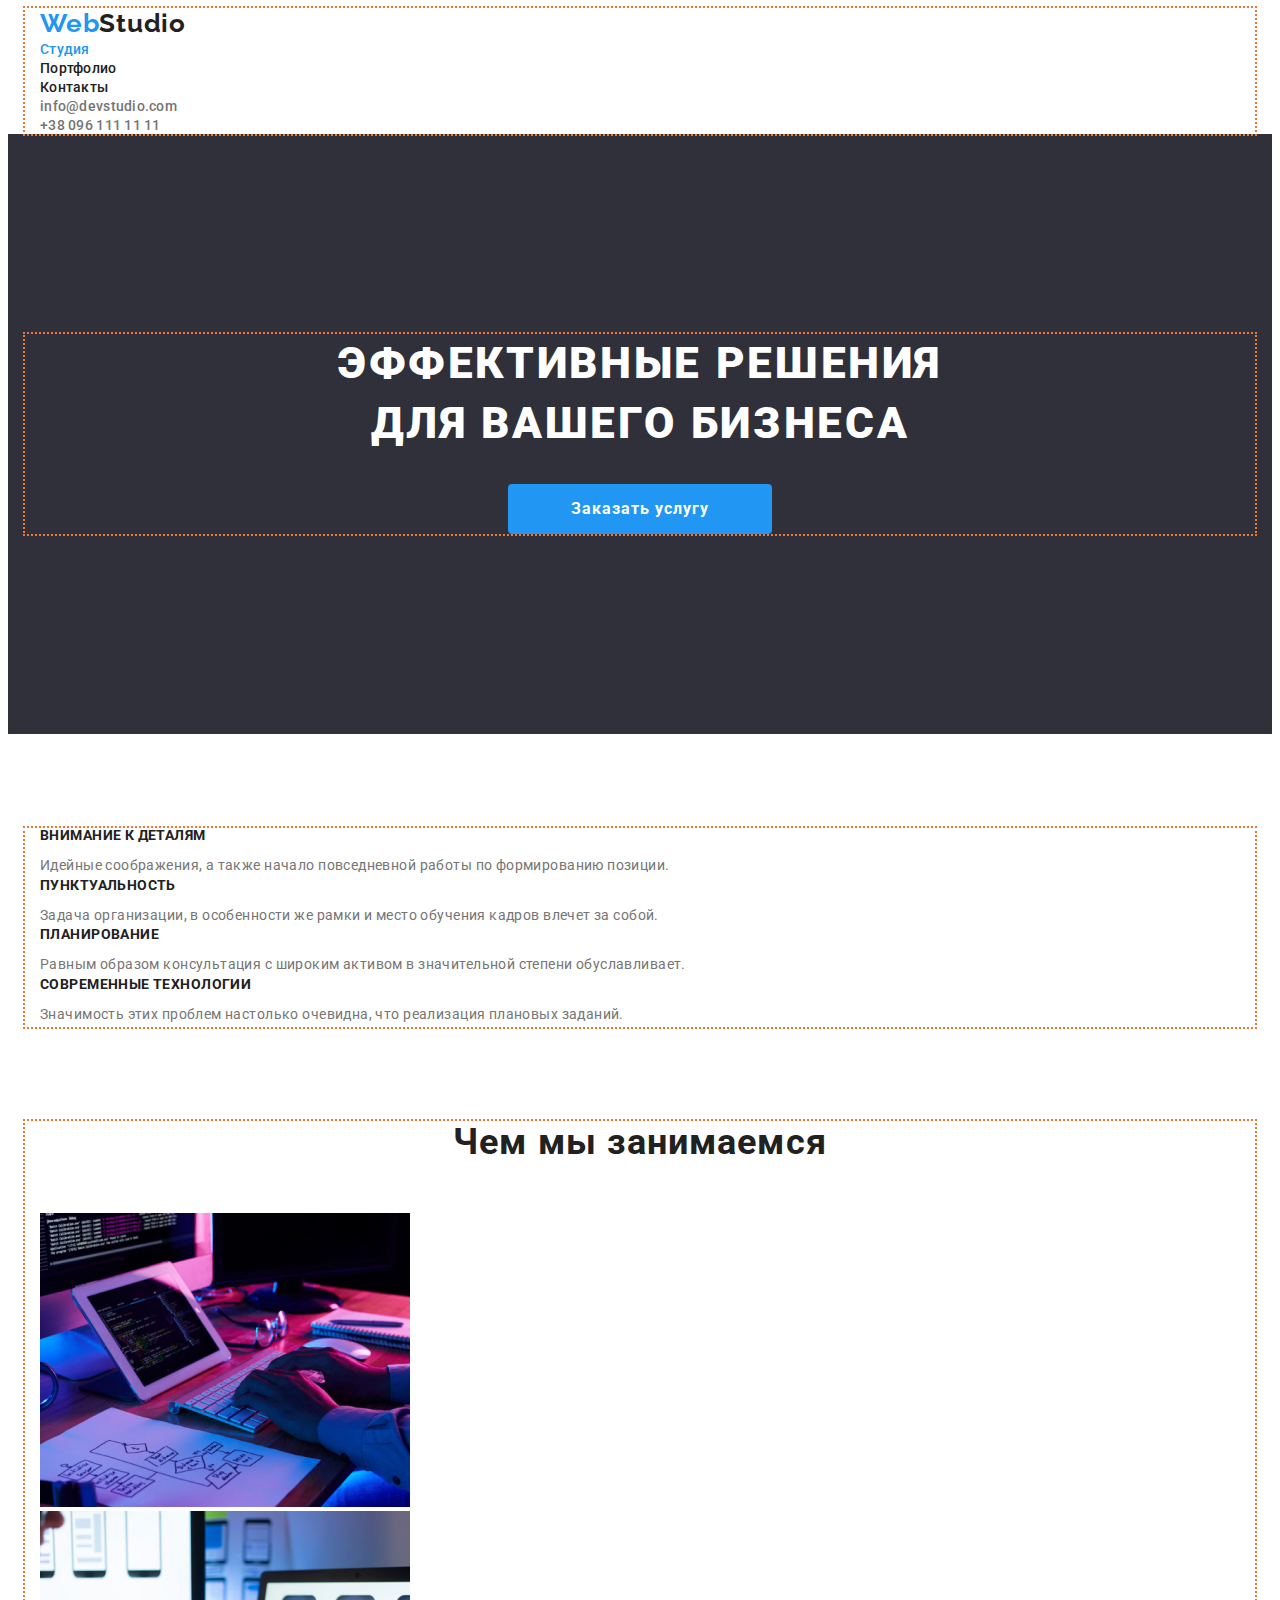
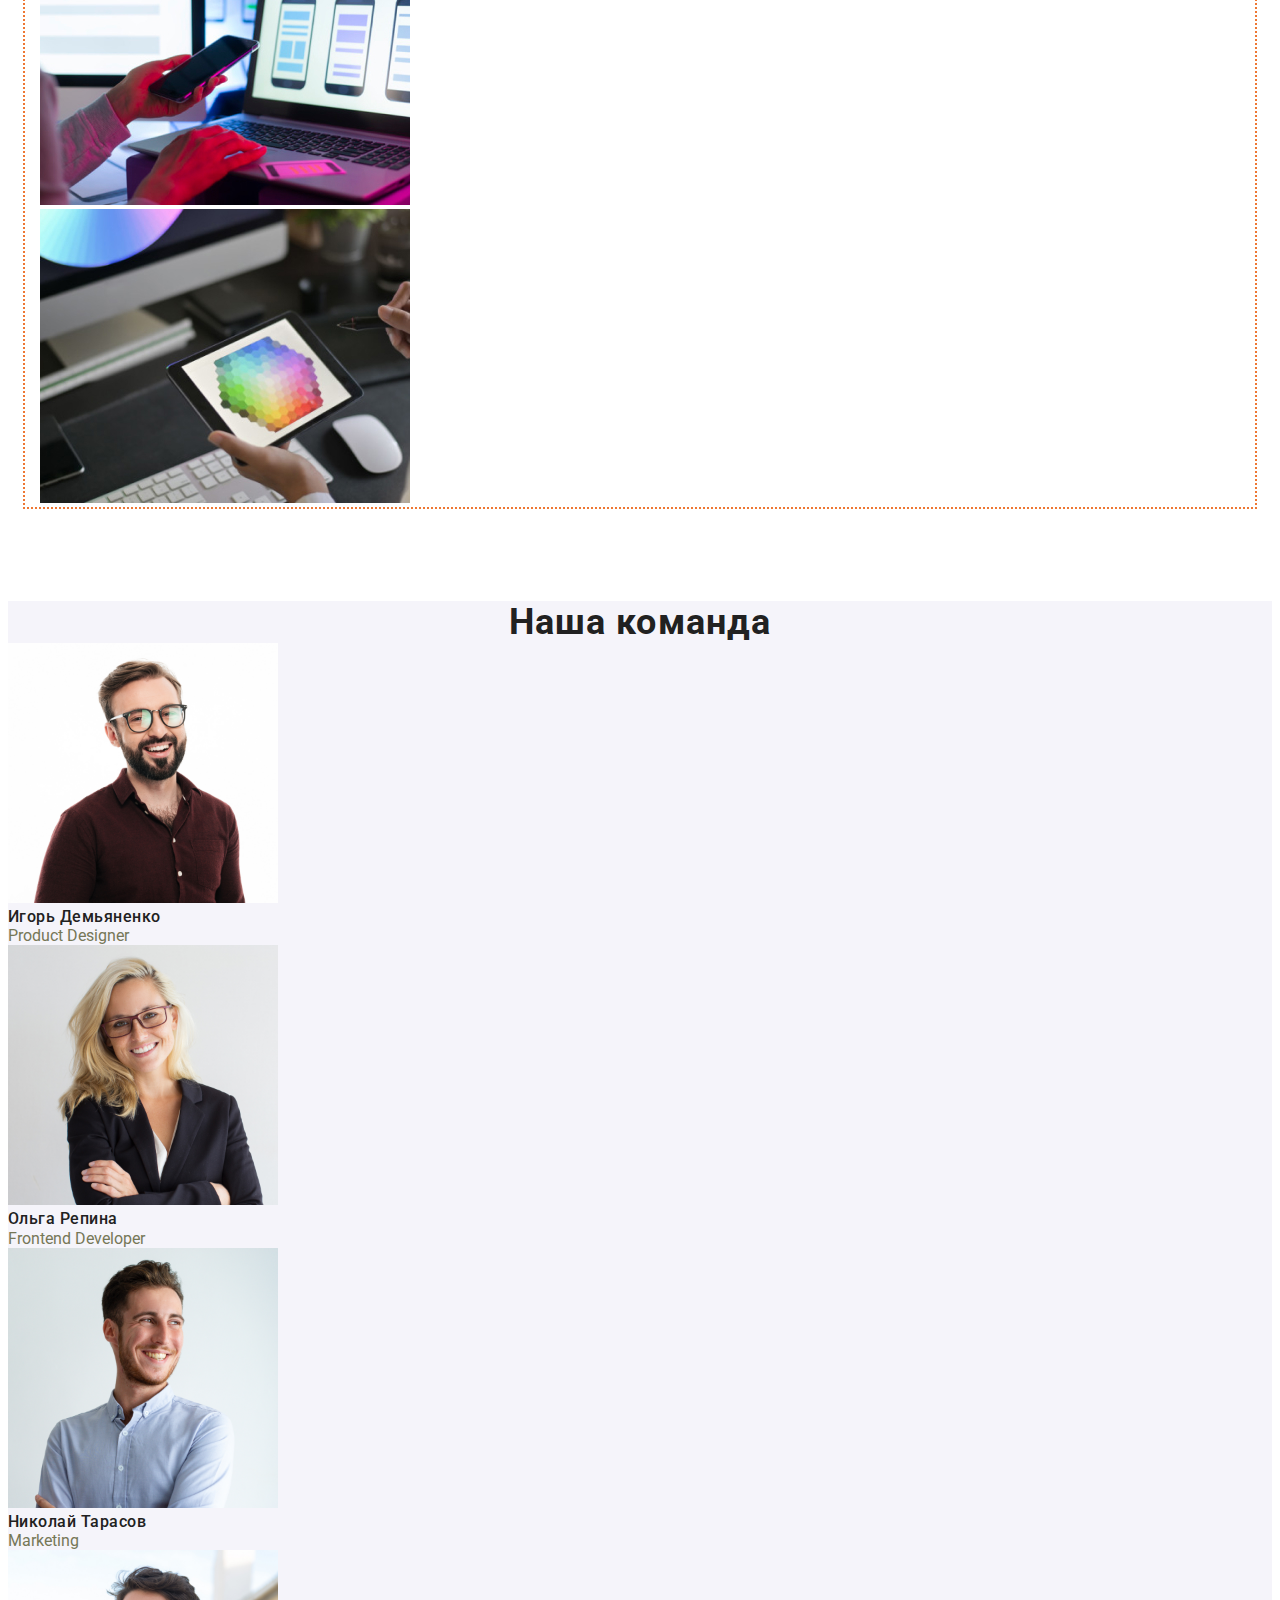
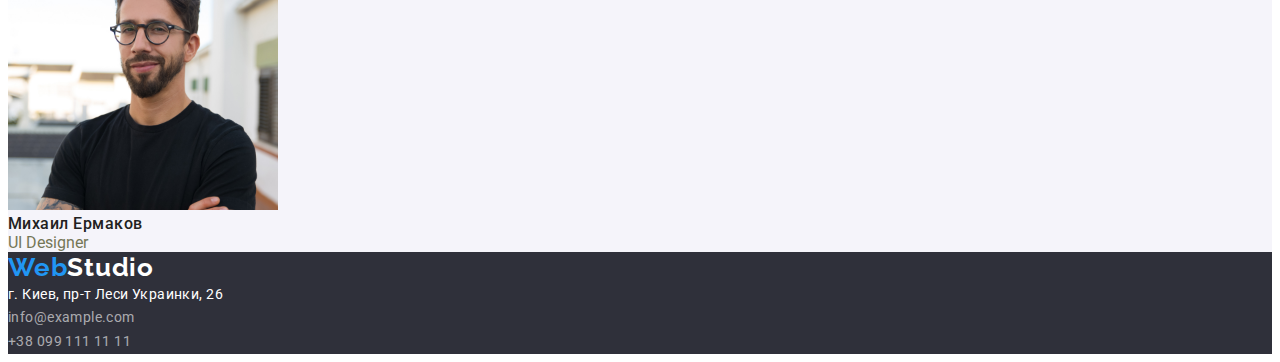
==== index.html @ 47ac6558 "добавляет контейнер, отступы и поля для activity" ====
<!DOCTYPE html>
<html lang="ru">
  <head>
    <meta charset="UTF-8" />
    <meta http-equiv="X-UA-Compatible" content="IE=edge" />
    <meta name="viewport" content="width=device-width, initial-scale=1.0" />
    <title>WebStudio</title>
    <link rel="preconnect" href="https://fonts.googleapis.com" />
    <link rel="preconnect" href="https://fonts.gstatic.com" crossorigin />
    <link
      href="https://fonts.googleapis.com/css2?family=Raleway:wght@700&family=Roboto:wght@400;500;700;900&display=swap"
      rel="stylesheet"
    />
    <link
      rel="stylesheet"
      href="https://cdnjs.cloudflare.com/ajax/libs/modern-normalize/1.1.0/modern-normalize.min.css"
      integrity="sha512-wpPYUAdjBVSE4KJnH1VR1HeZfpl1ub8YT/NKx4PuQ5NmX2tKuGu6U/JRp5y+Y8XG2tV+wKQpNHVUX03MfMFn9Q=="
      crossorigin="anonymous"
      referrerpolicy="no-referrer"
    />
    <link rel="stylesheet" href="./css/style.css" />
  </head>
  <body>
    <header>
      <!--site-nav-->
      <div class="container">
        <nav class="site-nav">
          <a class="logo" href="/"
            >Web<span class="header-logo">Studio</span></a
          >
          <ul class="site-nav list">
            <li><a class="link current" href="./index.html">Студия</a></li>
            <li><a class="link" href="./portfolio.html">Портфолио</a></li>
            <li><a class="link" href="">Контакты</a></li>
          </ul>
        </nav>

        <!--contacts-->
        <ul class="list">
          <li>
            <a class="contacts" href="mailto:info@devstudio.com"
              >info@devstudio.com</a
            >
          </li>
          <li>
            <a class="contacts" href="tel:+380961111111">+38 096 111 11 11</a>
          </li>
        </ul>
      </div>
    </header>
    <main>
      <!--section hero-->
      <section class="hero">
        <div class="container">
          <h1 class="title-hero">
            Эффективные решения<br />
            для вашего бизнеса
          </h1>
          <a class="button" href="">Заказать услугу</a>
        </div>
      </section>
      <!--section features-->
      <section class="features">
        <div class="container">
          <h2 class="features-title">Качества вебстудии</h2>
          <ul class="list">
            <li>
              <h3 class="features-title-secondary">Внимание к деталям</h3>
              <p class="features-text">
                Идейные соображения, а также начало повседневной работы по
                формированию позиции.
              </p>
            </li>
            <li>
              <h3 class="features-title-secondary">Пунктуальность</h3>
              <p class="features-text">
                Задача организации, в особенности же рамки и место обучения
                кадров влечет за собой.
              </p>
            </li>
            <li>
              <h3 class="features-title-secondary">Планирование</h3>
              <p class="features-text">
                Равным образом консультация с широким активом в значительной
                степени обуславливает.
              </p>
            </li>
            <li>
              <h3 class="features-title-secondary">Современные технологии</h3>
              <p class="features-text">
                Значимость этих проблем настолько очевидна, что реализация
                плановых заданий.
              </p>
            </li>
          </ul>
        </div>
      </section>
      <!--section activity-->
      <section class="activity">
        <div class="container">
          <h2 class="activity-title-primary">Чем мы занимаемся</h2>
          <ul class="list">
            <li>
              <a href="">
                <img
                  src="./img-services/img1.jpg"
                  alt="руки над клавиатурой компьютера"
                  width="370"
              /></a>
            </li>
            <li>
              <a href="">
                <img
                  src="./img-services/img2.jpg"
                  alt="рука держит телефон перед ноутбуком"
                  width="370"
              /></a>
            </li>
            <li>
              <a href="">
                <img
                  src="./img-services/img3.jpg"
                  alt="планшет в руке в котором цветная графика"
                  width="370"
              /></a>
            </li>
          </ul>
        </div>
      </section>
      <!--section team-->
      <section class="team">
        <h2 class="team-title-primary">Наша команда</h2>
        <ul class="list">
          <li>
            <img
              src="./img-team/img.jpg"
              alt="фотография мужчины в очках"
              width="270"
            />
            <h3 class="team-title-secondary">Игорь Демьяненко</h3>
            <p class="team-text">Product Designer</p>
          </li>
          <li>
            <img
              src="./img-team/img1.jpg"
              alt="фотография женьщины в очках"
              width="270"
            />
            <h3 class="team-title-secondary">Ольга Репина</h3>
            <p class="team-text">Frontend Developer</p>
          </li>
          <li>
            <img
              src="./img-team/img2.jpg"
              alt="фотография улыбающегося мужчины в полуобороте"
              width="270"
            />
            <h3 class="team-title-secondary">Николай Тарасов</h3>
            <p class="team-text">Marketing</p>
          </li>
          <li>
            <img
              src="./img-team/img3.jpg"
              alt="фотография мужчины в очках с бородой"
              width="270"
            />
            <h3 class="team-title-secondary">Михаил Ермаков</h3>
            <p class="team-text">UI Designer</p>
          </li>
        </ul>
      </section>
    </main>
    <!--footer-->
    <footer class="footer">
      <a class="logo" href="/">Web<span class="logo-past">Studio</span></a>
      <address class="footer-address">г. Киев, пр-т Леси Украинки, 26</address>
      <p class="footer-contacts">info@example.com</p>
      <p class="footer-contacts">+38 099 111 11 11</p>
    </footer>
  </body>
</html>
---- css/style.css ----
body {
  color: #757757;
  background-color: #ffffff;
  font-family: "Roboto", sans-serif;
}
/*Цвет основного текста №757575*/
/*Цвет заголовка #212121*/
/*Цвет акцента #2196F3*/
/*Белый цвет #ffffff*/
:root {
  --primary-text-color--: #757575;
  --title-text-color--: #212121;
  --accent-color--: #2196f3;
  --primary-white-color--: #ffffff;
  --typical-margin--: 30px;
}
h1,
h2,
h3,
h4,
h5,
h6 {
  margin: 0;
}
ul,
ol,
p {
  padding-left: 0;
  margin: 0;
}
.container {
  width: 1200px;
  padding-left: 15px;
  padding-right: 15px;
  margin: 0 auto;
  outline: 2px dotted #e73;
}

.link.current {
  color: var(--accent-color--);
}
/*logo*/
.logo {
  color: var(--accent-color--);
  font-family: Raleway;
  font-weight: 700;
  font-size: 26px;
  line-height: 1.19;
  letter-spacing: 0.03em;
  text-decoration: none;
}
.header-logo {
  color: var(--title-text-color--);
}
.logo:hover,
.logo:focus,
.header-logo:hover,
.header-logo:focus {
  color: var(--primary-text-color--);
}
/*site-nav*/
.list {
  list-style: none;
}
.link {
  color: var(--title-text-color--);
  font-weight: 500;
  font-size: 14px;
  line-height: 1.14;
  letter-spacing: 0.02em;
  text-decoration: none;
}
.link:hover,
.link:focus {
  color: var(--accent-color--);
}
/*contacts*/
.contacts {
  color: var(--primary-text-color--);
  font-weight: 500;
  font-size: 14px;
  line-height: 1.14;
  letter-spacing: 0.02em;
  text-decoration: none;
}
.contacts:hover,
.contacts:focus {
  color: var(--accent-color--);
}
/*hero*/
.hero .container {
  text-align: center;
}
.hero {
  background-color: #2f303a;
  padding-top: 200px;
  padding-bottom: 200px;
}
.title-hero {
  margin-bottom: var(--typical-margin--);
  margin-right: auto;
  margin-left: auto;

  color: var(--primary-white-color--);
  font-weight: 900;
  font-size: 44px;
  line-height: 1.36;
  letter-spacing: 0.06em;
  text-transform: uppercase;
}
.button {
  display: inline-block;
  border-radius: 4px;
  padding: 10px 32px;
  min-width: 200px;
  margin-right: auto;
  margin-left: auto;

  color: var(--primary-white-color--);
  background-color: var(--accent-color--);
  font-weight: 700;
  font-size: 16px;
  line-height: 1.88;
  letter-spacing: 0.06em;
  text-decoration: none;
}
.button:hover,
.button:focus {
  background-color: rgb(24, 140, 232);
}
/*section features*/
.features {
  padding-top: 94px;
  padding-bottom: 47px;
}
.features-title {
  position: absolute;
  width: 1px;
  height: 1px;
  margin: -1px;
  border: 0;
  padding: 0;

  white-space: nowrap;
  clip-path: inset(100%);
  clip: rect(0 0 0 0);
  overflow: hidden;
}
.features-title-secondary {
  margin-bottom: 10px;

  color: var(--title-text-color--);
  font-weight: 700;
  font-size: 14px;
  line-height: 1.14;
  letter-spacing: 0.03em;
  text-transform: uppercase;
}
.features-text {
  color: var(--primary-text-color--);
  font-weight: 400;
  font-size: 14px;
  line-height: 1.71;
  letter-spacing: 0.03em;
}
/*section activity*/
.activity {
  padding-top: 47px;
  padding-bottom: 94px;
}
.container .activity-title-primary {
  margin-bottom: 50px;

  color: var(--title-text-color--);
  font-weight: 700;
  font-size: 36px;
  line-height: 1.17;
  text-align: center;
  letter-spacing: 0.03em;
}
/*section team*/
.team {
  background: #f5f4fa;
}
.team-title-primary {
  color: var(--title-text-color--);
  font-weight: 700;
  font-size: 36px;
  line-height: 1.17;
  text-align: center;
  letter-spacing: 0.03em;
}
.team-title-secondary {
  color: var(--title-text-color--);
  font-weight: 500;
  font-size: 16px;
  line-height: 1.19;
  letter-spacing: 0.03em;
}
.tem-text {
  color: var(--primary-text-color--);
  font-size: 16px;
  line-height: 1.19;
  letter-spacing: 0.03em;
}
/*footer*/
.footer {
  background-color: #2f303a;
}
footer > .logo {
  color: var(--accent-color--);
  font-family: Raleway;
  font-weight: 700;
  font-size: 26px;
  line-height: 1.19;
  letter-spacing: 0.03em;
}
a .logo-past {
  color: var(--primary-white-color--);
}
.logo .logo-past:hover,
.logo .logo-past:focus {
  color: var(--primary-text-color--);
}
.footer-address {
  color: var(--primary-white-color--);
  font-style: normal;
  font-size: 14px;
  line-height: 1.71;
  letter-spacing: 0.03em;
}
.footer .footer-contacts {
  color: rgba(100%, 100%, 100%, 60%);
  font-size: 14px;
  line-height: 1.71;
  letter-spacing: 0.03em;
}
.footer .footer-contacts:hover,
.footer .footer-contacts:focus {
  color: var(--accent-color--);
}
/*portfolio*/
.filter {
  color: var(--title-text-color--);
  background-color: #f5f4fa;
  cursor: pointer;
  font-family: inherit;
  font-weight: 500;
  font-size: 16px;
  line-height: 1.62;
  text-align: center;
  letter-spacing: 0.03em;
}
.filter:hover,
.filter:focus {
  background-color: var(--accent-color--);
}
.portfolio-link {
  text-decoration: none;
}
.portfolio-title {
  visibility: hidden;
}
.portfolio-title-secondary {
  color: var(--title-text-color--);
  font-weight: 700;
  font-size: 18px;
  line-height: 2;
  letter-spacing: 0.06em;
}
.portfolio-text {
  color: var(--primary-text-color--);
  font-size: 16px;
  line-height: 1.88;
  letter-spacing: 0.03em;
}
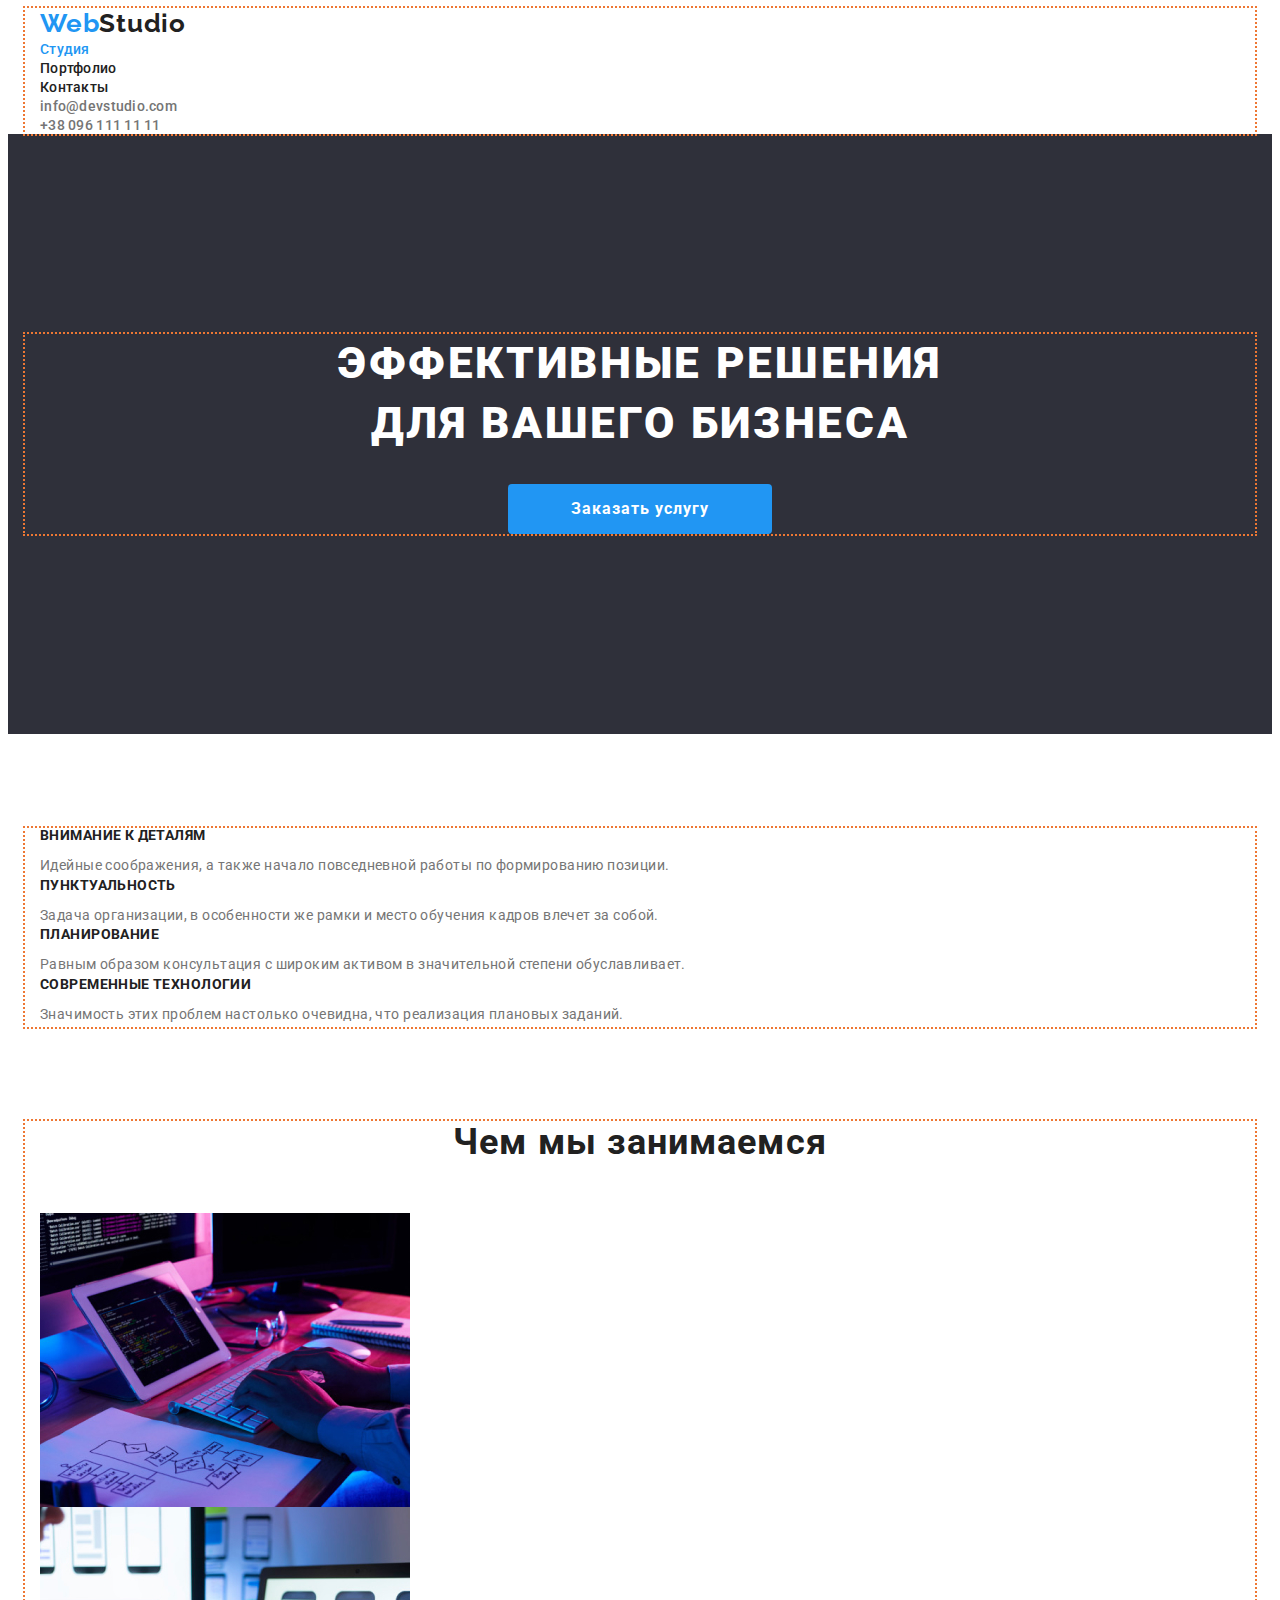
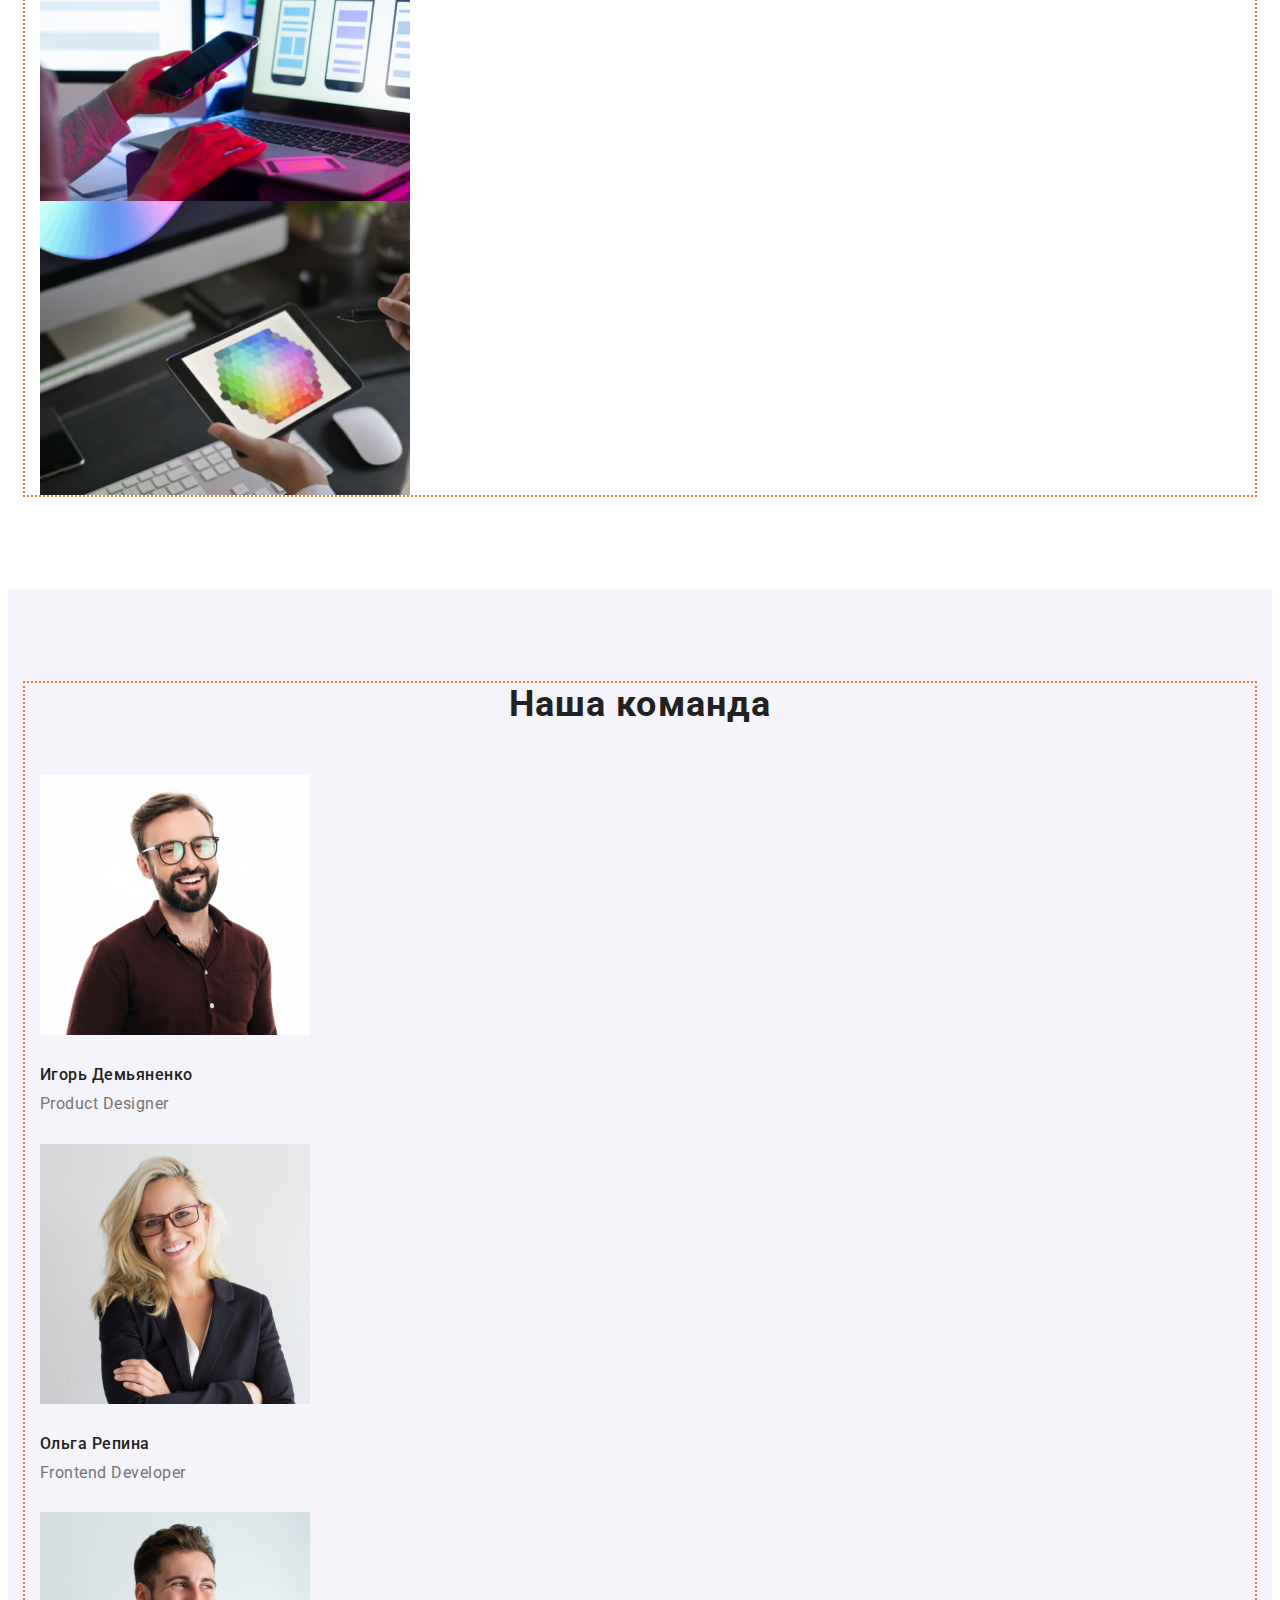
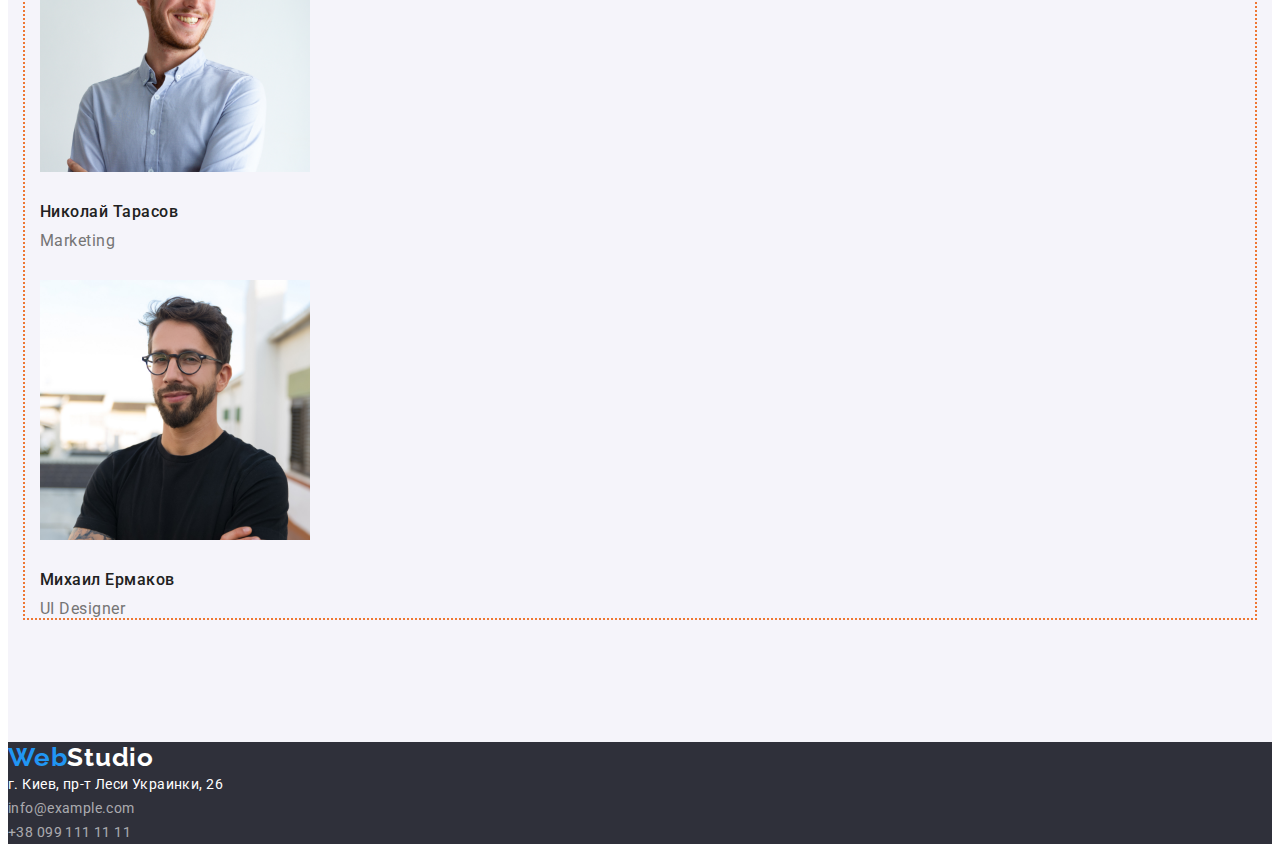
==== commit b618ff37: "добавляет контейнер, отступы и поля для team" ====
--- a/index.html
+++ b/index.html
@@ -129,45 +129,51 @@
       </section>
       <!--section team-->
       <section class="team">
-        <h2 class="team-title-primary">Наша команда</h2>
-        <ul class="list">
-          <li>
-            <img
-              src="./img-team/img.jpg"
-              alt="фотография мужчины в очках"
-              width="270"
-            />
-            <h3 class="team-title-secondary">Игорь Демьяненко</h3>
-            <p class="team-text">Product Designer</p>
-          </li>
-          <li>
-            <img
-              src="./img-team/img1.jpg"
-              alt="фотография женьщины в очках"
-              width="270"
-            />
-            <h3 class="team-title-secondary">Ольга Репина</h3>
-            <p class="team-text">Frontend Developer</p>
-          </li>
-          <li>
-            <img
-              src="./img-team/img2.jpg"
-              alt="фотография улыбающегося мужчины в полуобороте"
-              width="270"
-            />
-            <h3 class="team-title-secondary">Николай Тарасов</h3>
-            <p class="team-text">Marketing</p>
-          </li>
-          <li>
-            <img
-              src="./img-team/img3.jpg"
-              alt="фотография мужчины в очках с бородой"
-              width="270"
-            />
-            <h3 class="team-title-secondary">Михаил Ермаков</h3>
-            <p class="team-text">UI Designer</p>
-          </li>
-        </ul>
+        <div class="container">
+          <h2 class="team-title-primary">Наша команда</h2>
+          <ul class="list">
+            <li>
+              <img
+                src="./img-team/img.jpg"
+                alt="фотография мужчины в очках"
+                class="team-photo"
+                width="270"
+              />
+              <h3 class="team-title-secondary">Игорь Демьяненко</h3>
+              <p class="team-text">Product Designer</p>
+            </li>
+            <li>
+              <img
+                src="./img-team/img1.jpg"
+                alt="фотография женьщины в очках"
+                class="team-photo"
+                width="270"
+              />
+              <h3 class="team-title-secondary">Ольга Репина</h3>
+              <p class="team-text">Frontend Developer</p>
+            </li>
+            <li>
+              <img
+                src="./img-team/img2.jpg"
+                alt="фотография улыбающегося мужчины в полуобороте"
+                class="team-photo"
+                width="270"
+              />
+              <h3 class="team-title-secondary">Николай Тарасов</h3>
+              <p class="team-text">Marketing</p>
+            </li>
+            <li>
+              <img
+                src="./img-team/img3.jpg"
+                alt="фотография мужчины в очках с бородой"
+                class="team-photo"
+                width="270"
+              />
+              <h3 class="team-title-secondary">Михаил Ермаков</h3>
+              <p class="team-text">UI Designer</p>
+            </li>
+          </ul>
+        </div>
       </section>
     </main>
     <!--footer-->
--- a/css/style.css
+++ b/css/style.css
@@ -28,6 +28,9 @@
   padding-left: 0;
   margin: 0;
 }
+img {
+  display: block;
+}
 .container {
   width: 1200px;
   padding-left: 15px;
@@ -131,7 +134,7 @@
 /*section features*/
 .features {
   padding-top: 94px;
-  padding-bottom: 47px;
+  padding-bottom: 94px;
 }
 .features-title {
   position: absolute;
@@ -165,7 +168,6 @@
 }
 /*section activity*/
 .activity {
-  padding-top: 47px;
   padding-bottom: 94px;
 }
 .container .activity-title-primary {
@@ -180,9 +182,14 @@
 }
 /*section team*/
 .team {
+  padding-top: 94px;
+  padding-bottom: 94px;
+
   background: #f5f4fa;
 }
 .team-title-primary {
+  margin-bottom: 50px;
+
   color: var(--title-text-color--);
   font-weight: 700;
   font-size: 36px;
@@ -190,14 +197,21 @@
   text-align: center;
   letter-spacing: 0.03em;
 }
+.team-photo {
+  margin-bottom: var(--typical-margin--);
+}
 .team-title-secondary {
-  color: var(--title-text-color--);
-  font-weight: 500;
-  font-size: 16px;
-  line-height: 1.19;
-  letter-spacing: 0.03em;
-}
-.tem-text {
+  margin-bottom: 10px;
+
+  color: var(--title-text-color--);
+  font-weight: 500;
+  font-size: 16px;
+  line-height: 1.19;
+  letter-spacing: 0.03em;
+}
+.team-text {
+  margin-bottom: var(--typical-margin--);
+
   color: var(--primary-text-color--);
   font-size: 16px;
   line-height: 1.19;
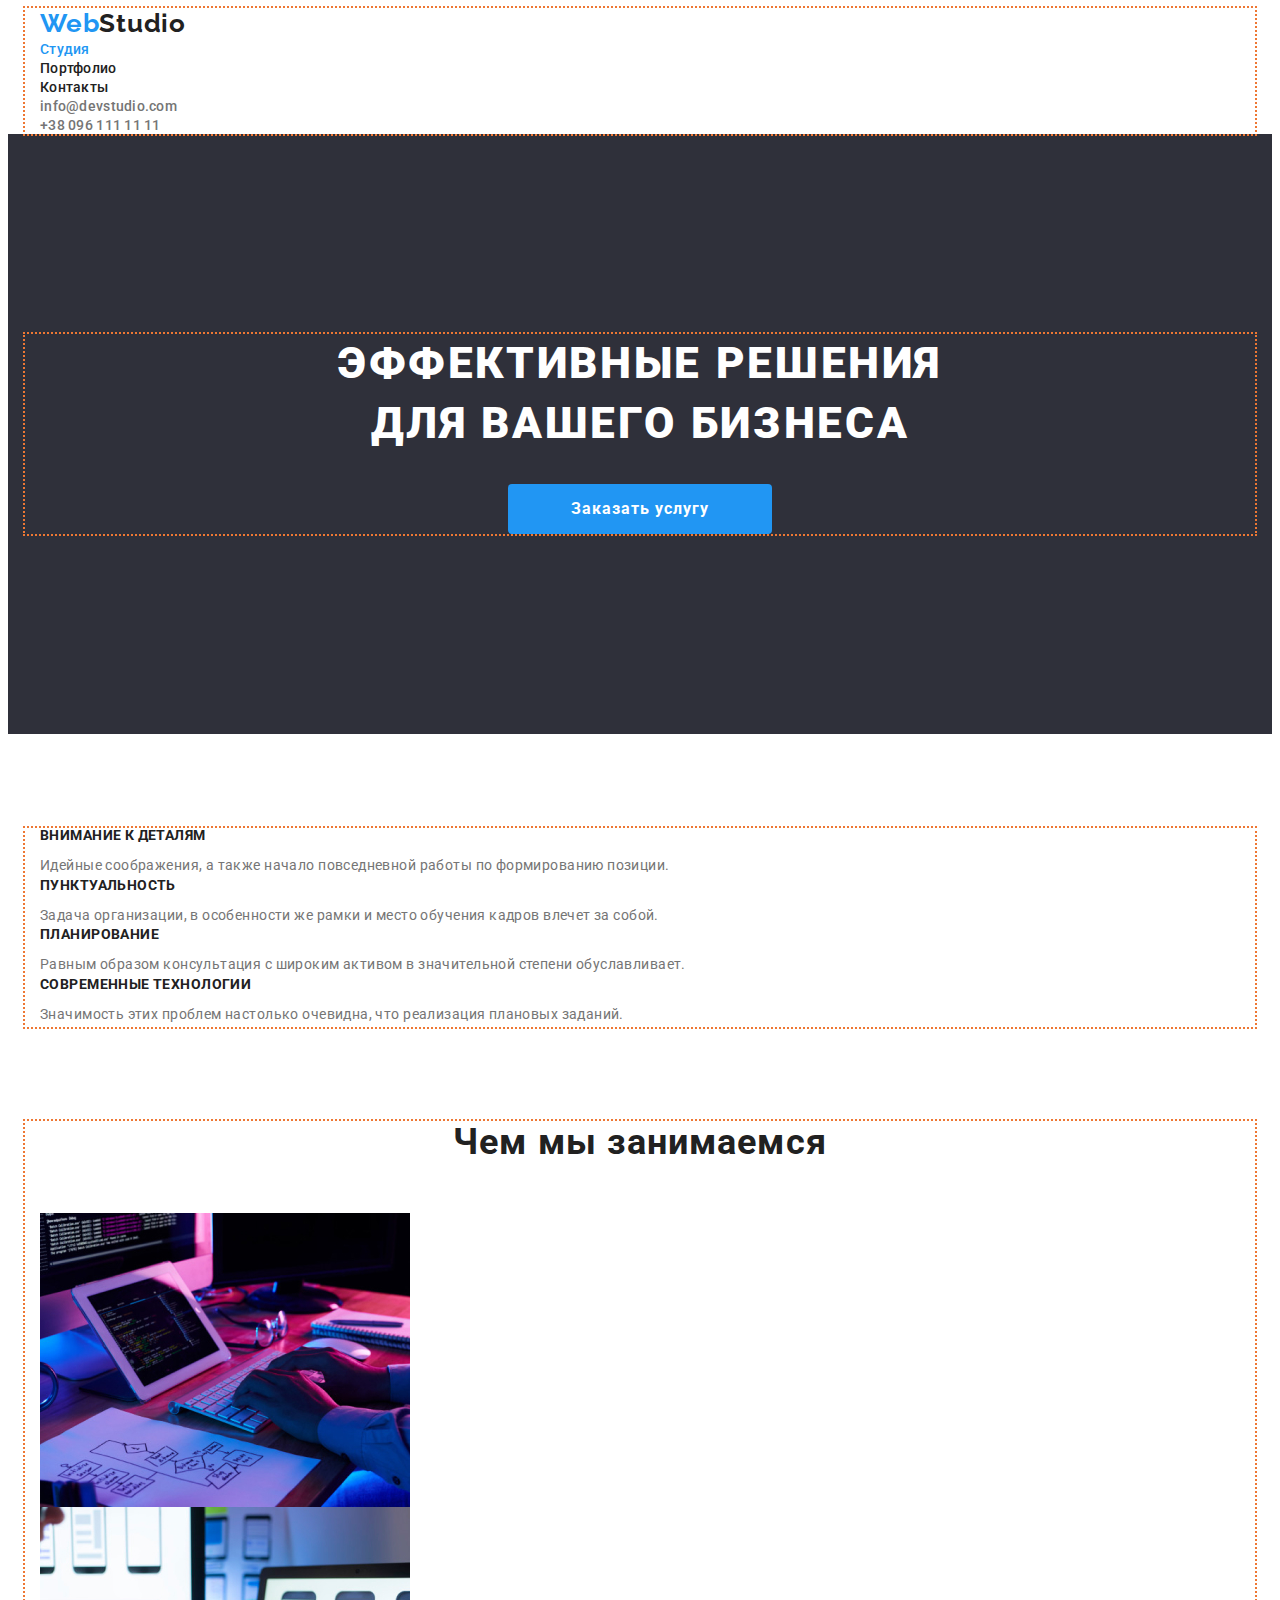
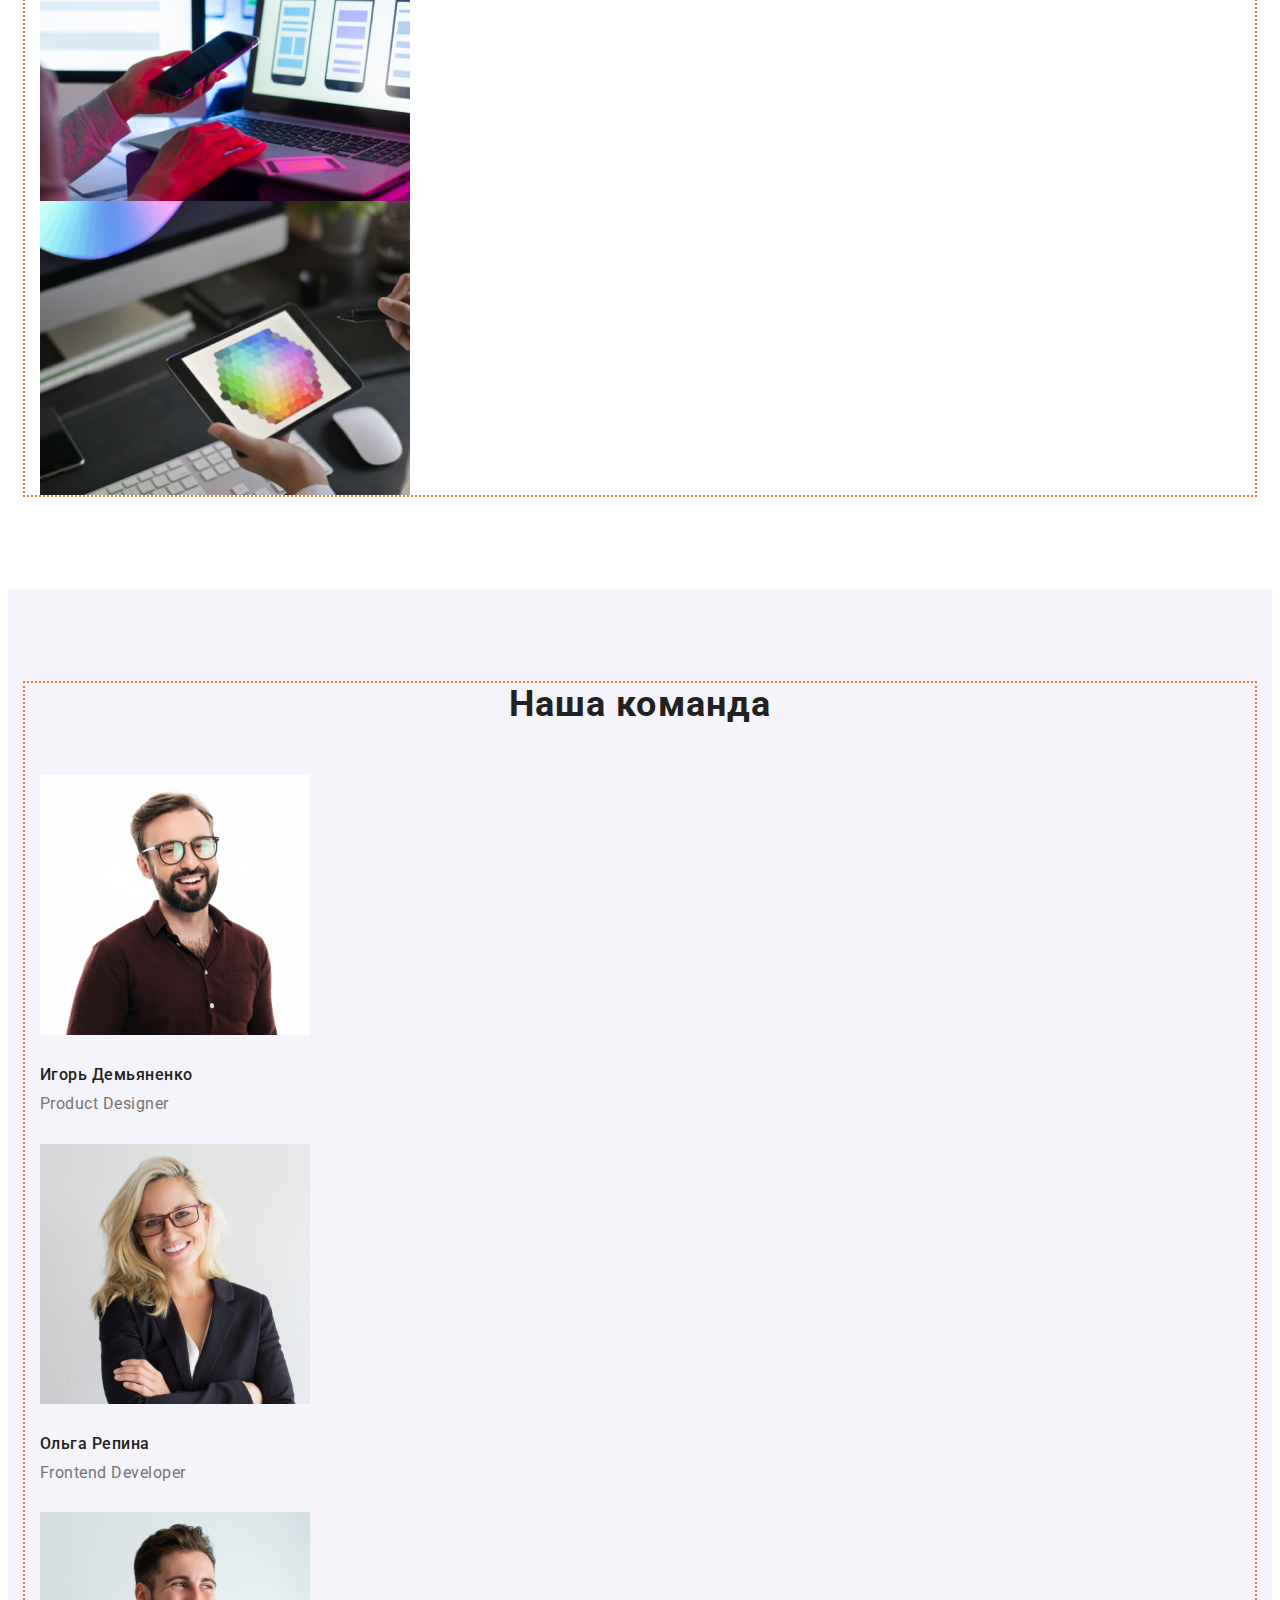
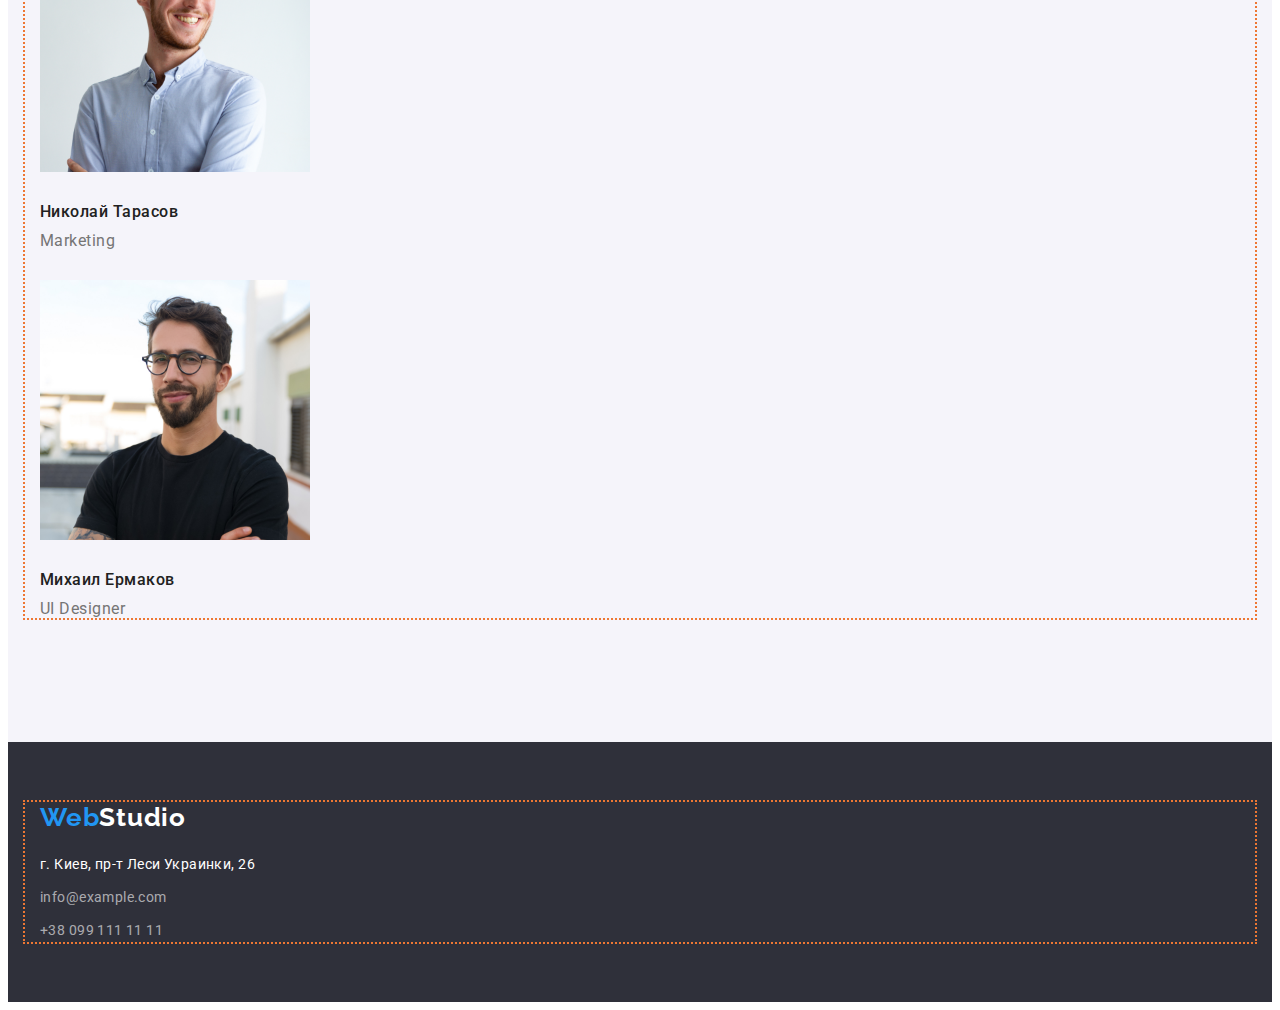
==== commit 9b566c42: "добавляет контейнер, отступы и поля для footer" ====
--- a/index.html
+++ b/index.html
@@ -178,10 +178,16 @@
     </main>
     <!--footer-->
     <footer class="footer">
-      <a class="logo" href="/">Web<span class="logo-past">Studio</span></a>
-      <address class="footer-address">г. Киев, пр-т Леси Украинки, 26</address>
-      <p class="footer-contacts">info@example.com</p>
-      <p class="footer-contacts">+38 099 111 11 11</p>
+      <div class="container">
+        <div class="footer-logo">
+          <a class="logo" href="/">Web<span class="logo-past">Studio</span></a>
+        </div>
+        <address class="footer-address">
+          г. Киев, пр-т Леси Украинки, 26
+        </address>
+        <p class="footer-contacts mail">info@example.com</p>
+        <p class="footer-contacts tel">+38 099 111 11 11</p>
+      </div>
     </footer>
   </body>
 </html>
--- a/css/style.css
+++ b/css/style.css
@@ -219,7 +219,14 @@
 }
 /*footer*/
 .footer {
+  padding-top: 60px;
+  padding-bottom: 60px;
+
   background-color: #2f303a;
+}
+.footer-logo {
+  display: inline-block;
+  margin-bottom: 20px;
 }
 footer > .logo {
   color: var(--accent-color--);
@@ -237,11 +244,16 @@
   color: var(--primary-text-color--);
 }
 .footer-address {
+  margin-bottom: 9px;
+
   color: var(--primary-white-color--);
   font-style: normal;
   font-size: 14px;
   line-height: 1.71;
   letter-spacing: 0.03em;
+}
+.mail {
+  margin-bottom: 9px;
 }
 .footer .footer-contacts {
   color: rgba(100%, 100%, 100%, 60%);
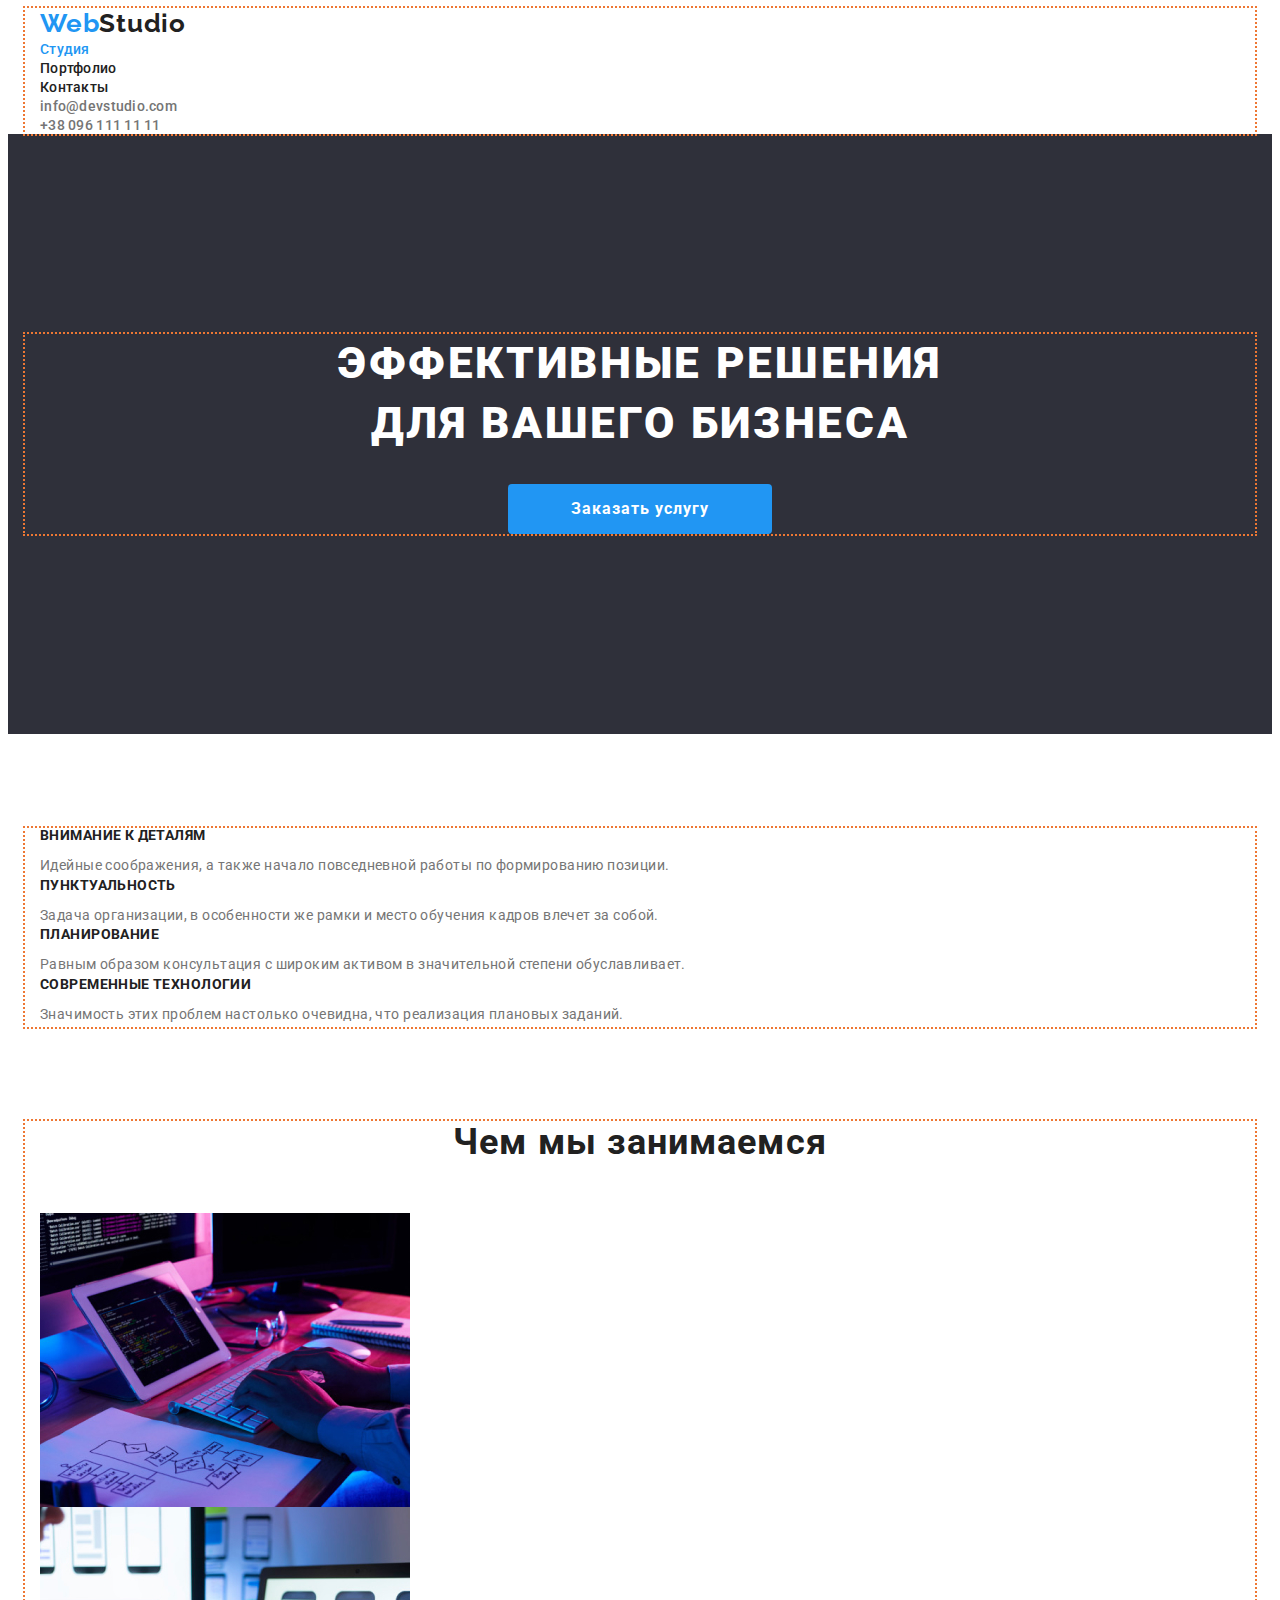
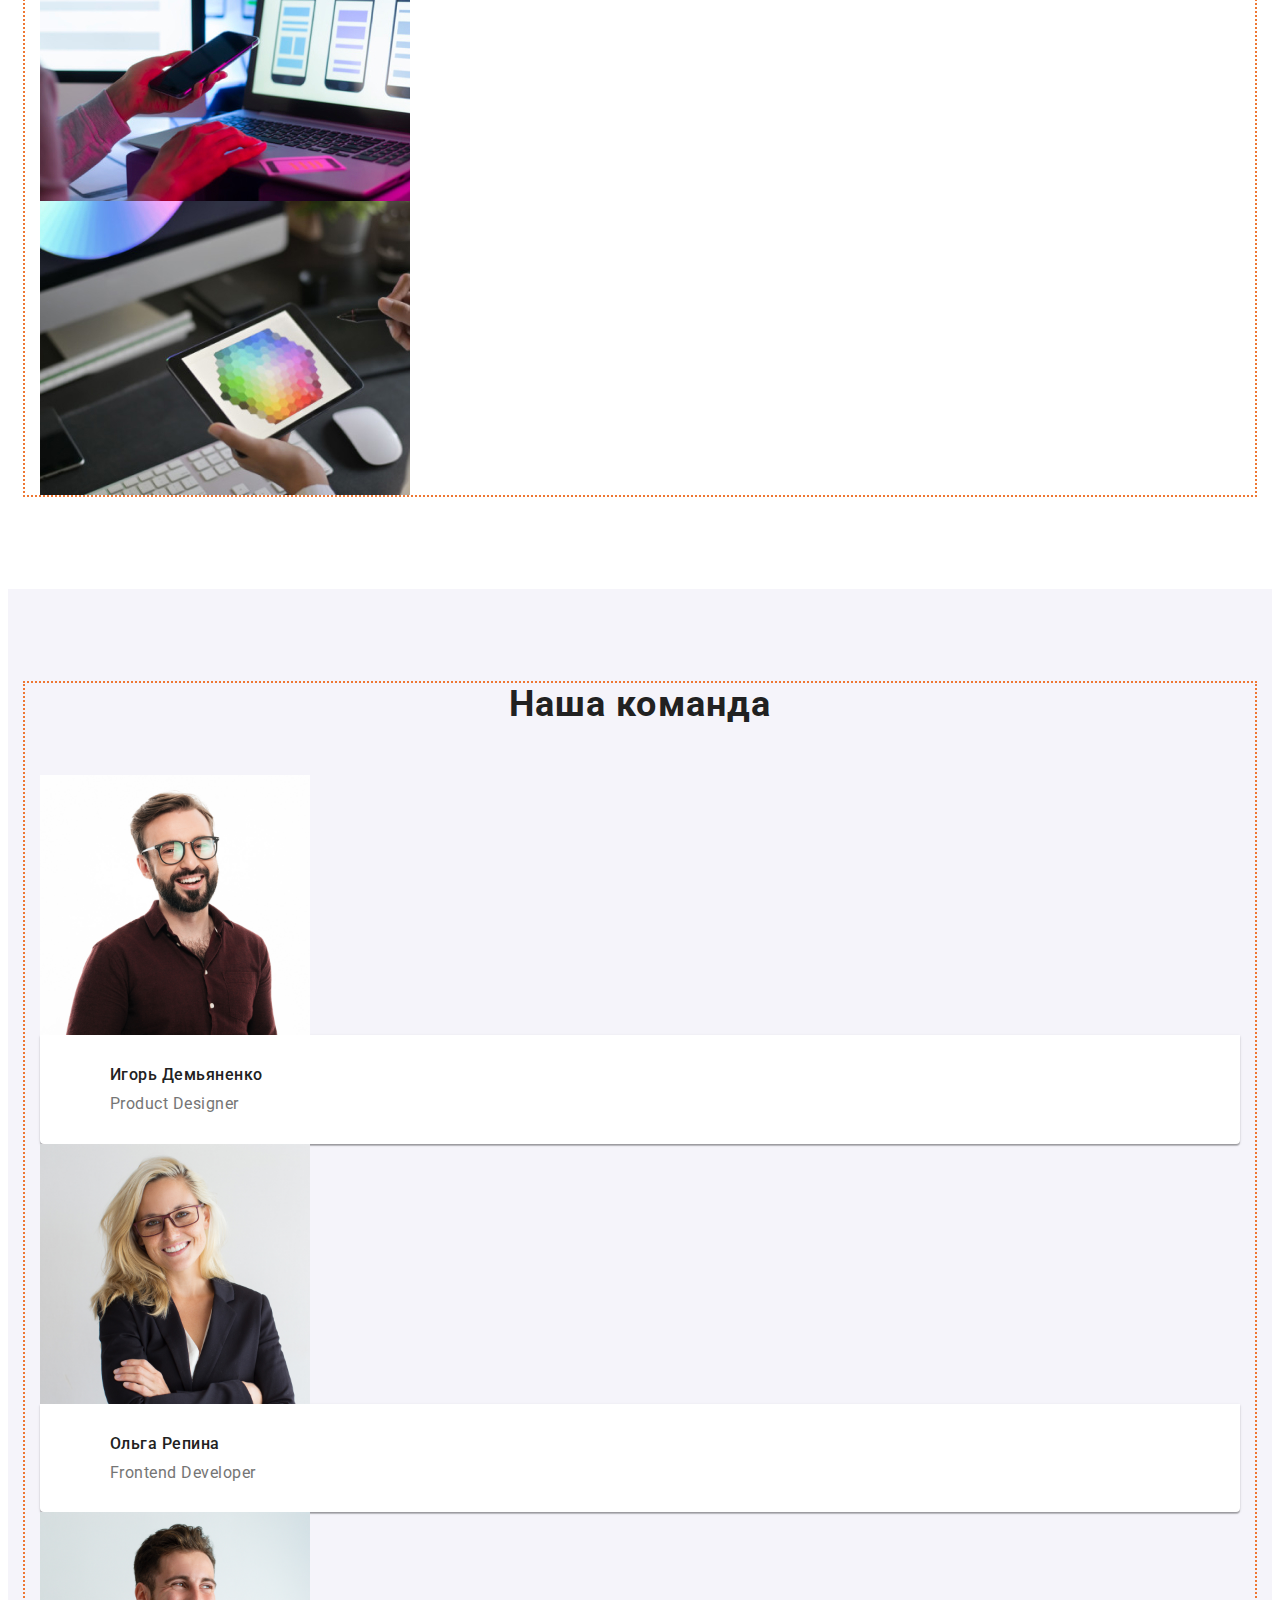
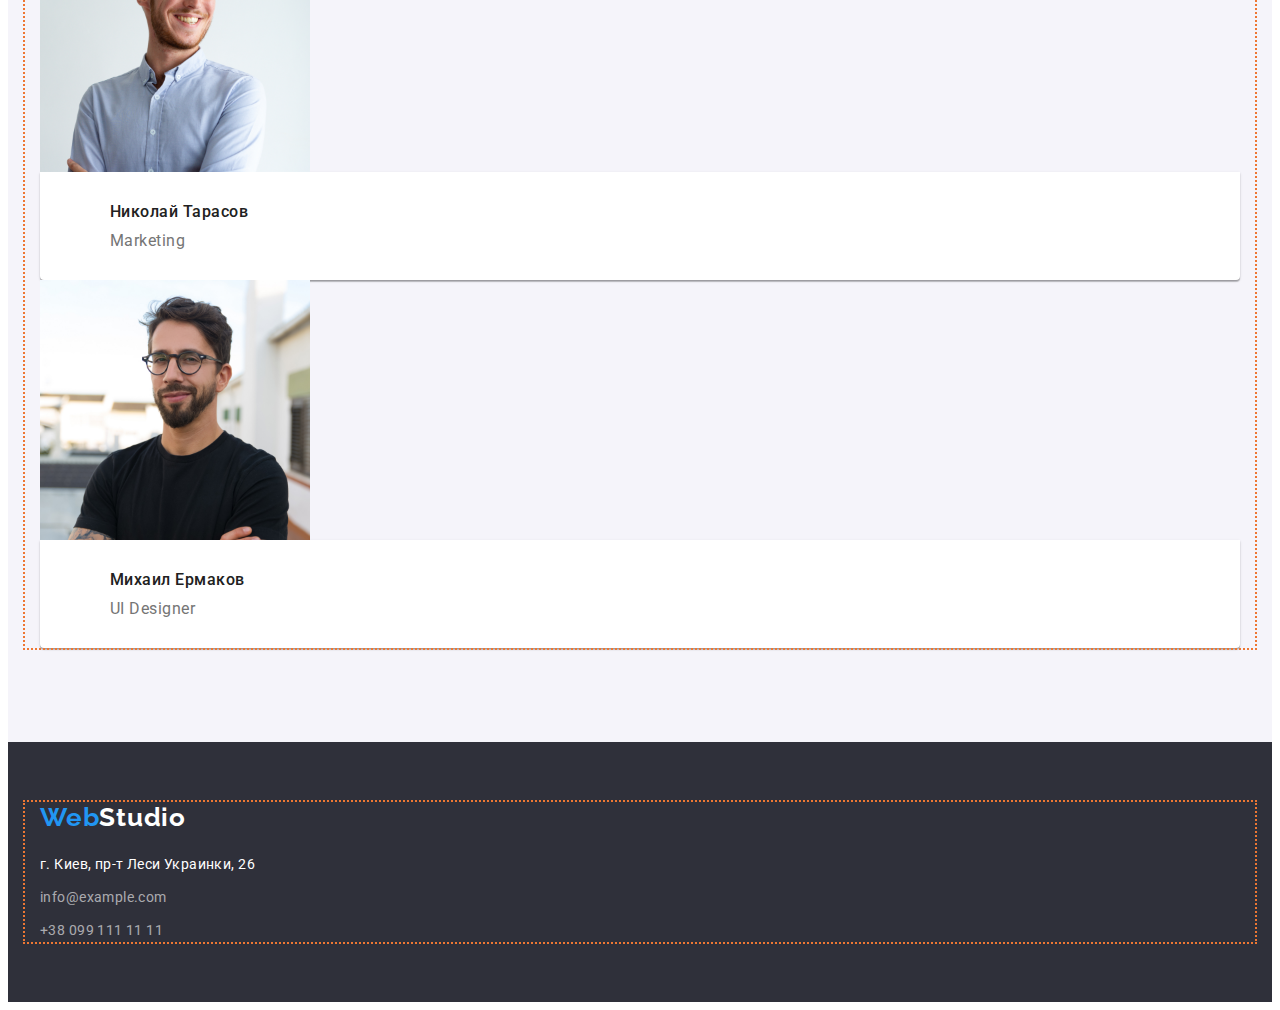
==== commit 55bd4c71: "создает div для подписи фото в team" ====
--- a/index.html
+++ b/index.html
@@ -34,7 +34,6 @@
             <li><a class="link" href="">Контакты</a></li>
           </ul>
         </nav>
-
         <!--contacts-->
         <ul class="list">
           <li>
@@ -62,7 +61,7 @@
       <!--section features-->
       <section class="features">
         <div class="container">
-          <h2 class="features-title">Качества вебстудии</h2>
+          <h2 class="title-hidden">Качества вебстудии</h2>
           <ul class="list">
             <li>
               <h3 class="features-title-secondary">Внимание к деталям</h3>
@@ -139,8 +138,10 @@
                 class="team-photo"
                 width="270"
               />
-              <h3 class="team-title-secondary">Игорь Демьяненко</h3>
-              <p class="team-text">Product Designer</p>
+              <div class="img-team-caption">
+                <h3 class="team-title-secondary">Игорь Демьяненко</h3>
+                <p class="team-text">Product Designer</p>
+              </div>
             </li>
             <li>
               <img
@@ -149,8 +150,10 @@
                 class="team-photo"
                 width="270"
               />
-              <h3 class="team-title-secondary">Ольга Репина</h3>
-              <p class="team-text">Frontend Developer</p>
+              <div class="img-team-caption">
+                <h3 class="team-title-secondary">Ольга Репина</h3>
+                <p class="team-text">Frontend Developer</p>
+              </div>
             </li>
             <li>
               <img
@@ -159,8 +162,10 @@
                 class="team-photo"
                 width="270"
               />
-              <h3 class="team-title-secondary">Николай Тарасов</h3>
-              <p class="team-text">Marketing</p>
+              <div class="img-team-caption">
+                <h3 class="team-title-secondary">Николай Тарасов</h3>
+                <p class="team-text">Marketing</p>
+              </div>
             </li>
             <li>
               <img
@@ -169,8 +174,10 @@
                 class="team-photo"
                 width="270"
               />
-              <h3 class="team-title-secondary">Михаил Ермаков</h3>
-              <p class="team-text">UI Designer</p>
+              <div class="img-team-caption">
+                <h3 class="team-title-secondary">Михаил Ермаков</h3>
+                <p class="team-text">UI Designer</p>
+              </div>
             </li>
           </ul>
         </div>
--- a/css/style.css
+++ b/css/style.css
@@ -136,7 +136,7 @@
   padding-top: 94px;
   padding-bottom: 94px;
 }
-.features-title {
+.title-hidden {
   position: absolute;
   width: 1px;
   height: 1px;
@@ -197,8 +197,14 @@
   text-align: center;
   letter-spacing: 0.03em;
 }
-.team-photo {
-  margin-bottom: var(--typical-margin--);
+.img-team-caption {
+  padding: var(--typical-margin--) 70px;
+
+  background: #ffffff;
+
+  box-shadow: 0px 1px 3px rgba(0, 0, 0, 0.12), 0px 1px 1px rgba(0, 0, 0, 0.14),
+    0px 2px 1px rgba(0, 0, 0, 0.2);
+  border-radius: 0px 0px 4px 4px;
 }
 .team-title-secondary {
   margin-bottom: 10px;
@@ -210,8 +216,6 @@
   letter-spacing: 0.03em;
 }
 .team-text {
-  margin-bottom: var(--typical-margin--);
-
   color: var(--primary-text-color--);
   font-size: 16px;
   line-height: 1.19;
@@ -266,6 +270,13 @@
   color: var(--accent-color--);
 }
 /*portfolio*/
+.portfolio {
+  padding-top: 94px;
+  padding-bottom: 94px;
+}
+.portfolio-filters {
+  margin-bottom: 50px;
+}
 .filter {
   color: var(--title-text-color--);
   background-color: #f5f4fa;
@@ -284,10 +295,12 @@
 .portfolio-link {
   text-decoration: none;
 }
-.portfolio-title {
-  visibility: hidden;
+.portfolio-img {
+  margin-bottom: 20px;
 }
 .portfolio-title-secondary {
+  margin-bottom: 4px;
+
   color: var(--title-text-color--);
   font-weight: 700;
   font-size: 18px;
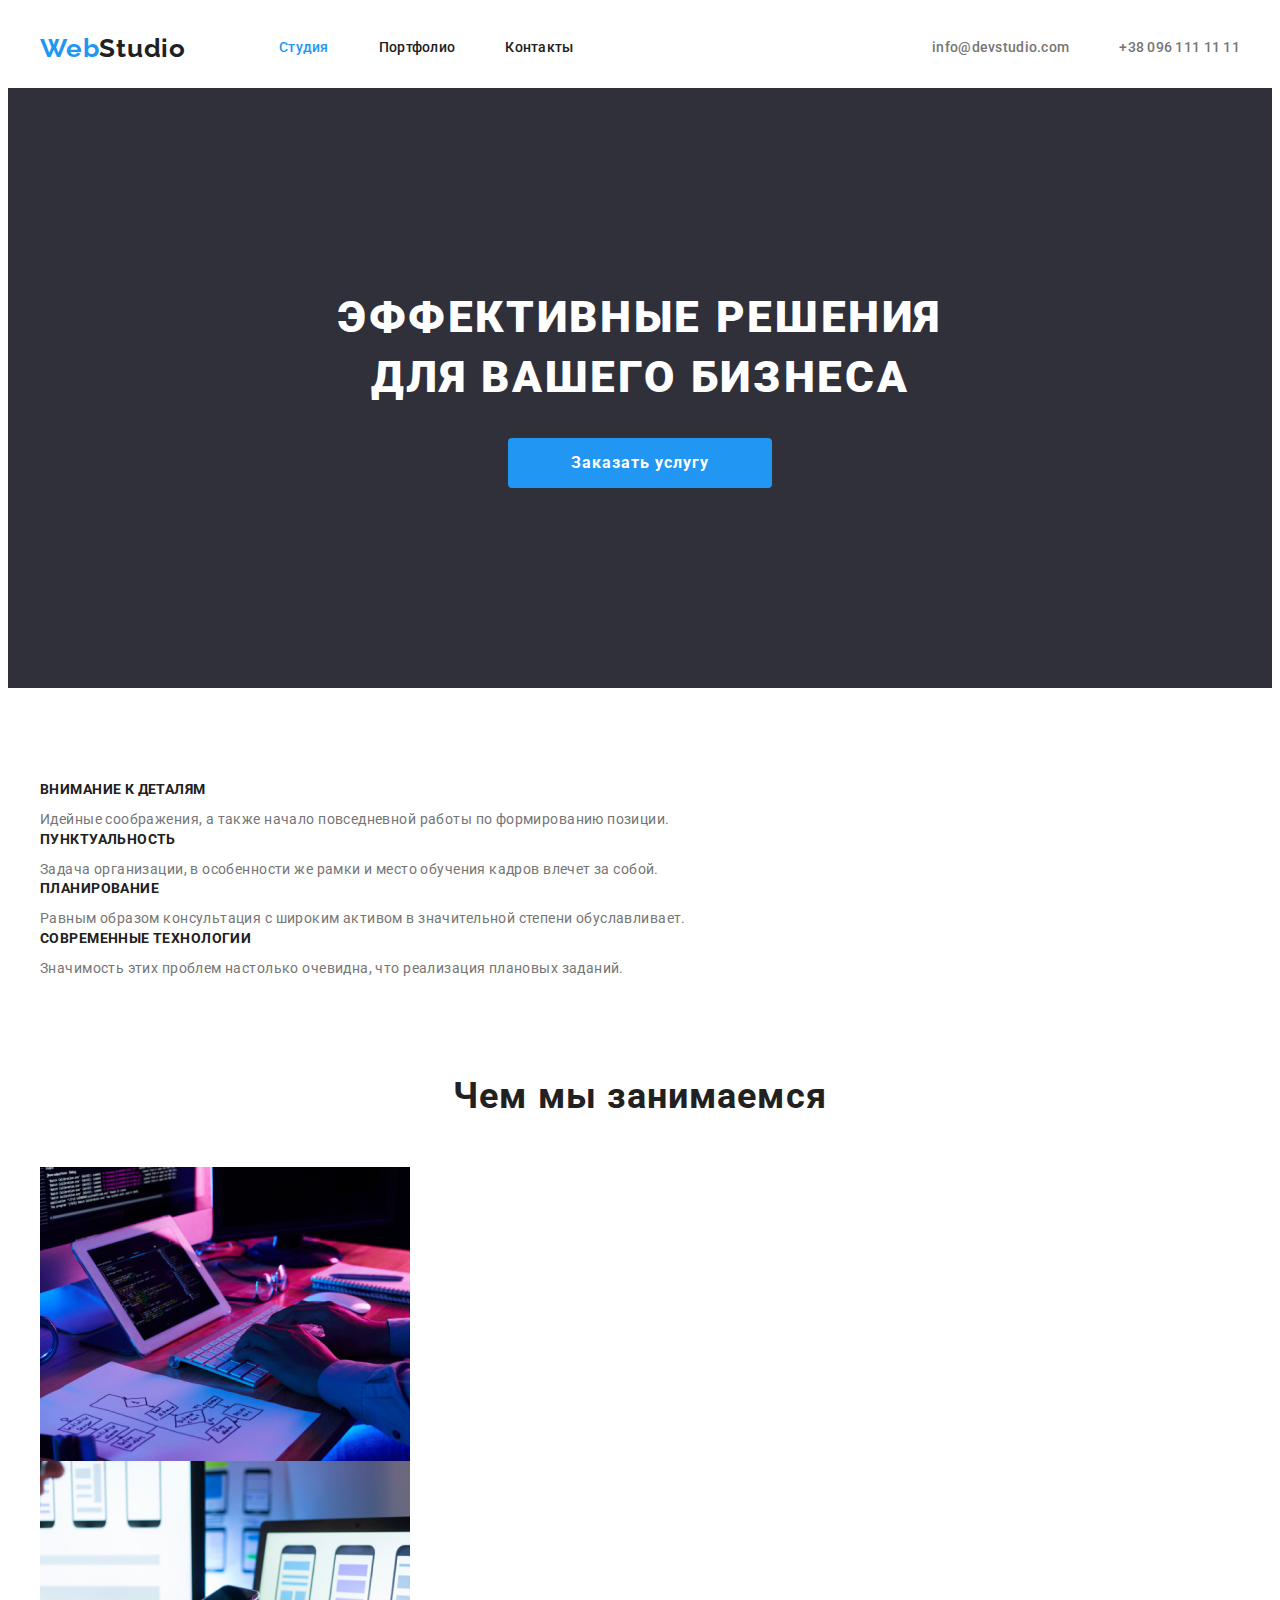
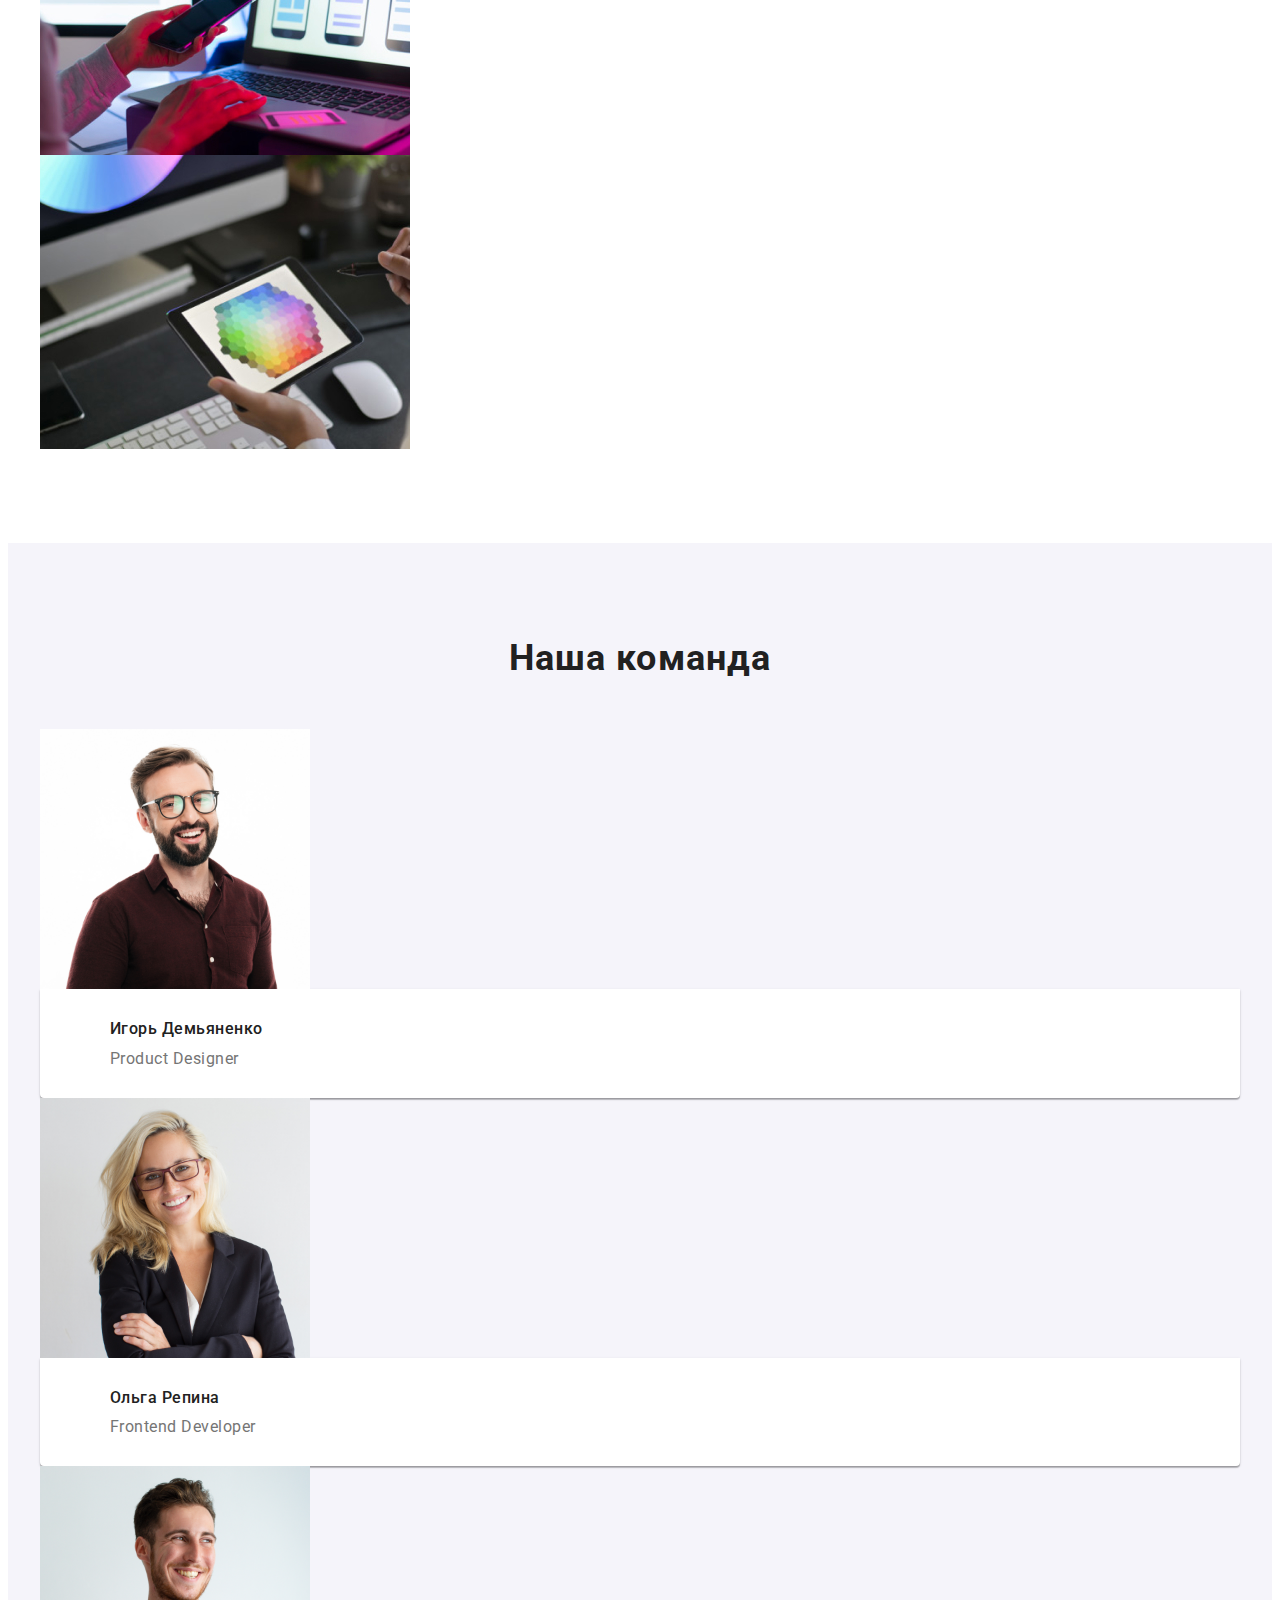
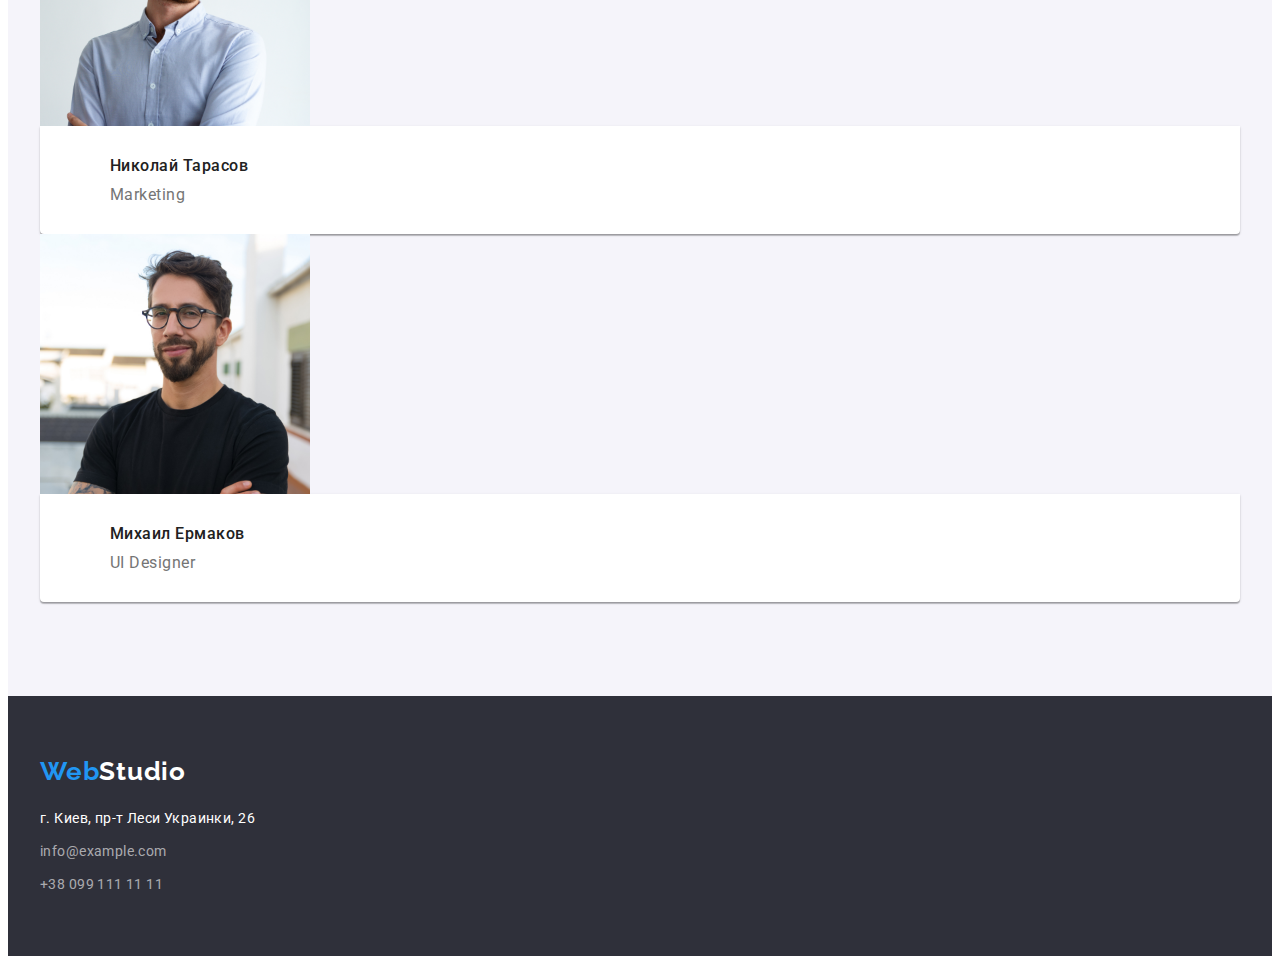
==== commit fb5d39bd: "добавляет flexbox для header" ====
--- a/index.html
+++ b/index.html
@@ -23,25 +23,27 @@
   <body>
     <header>
       <!--site-nav-->
-      <div class="container">
-        <nav class="site-nav">
-          <a class="logo" href="/"
-            >Web<span class="header-logo">Studio</span></a
-          >
+      <div class="container header-content">
+        <a class="logo" href="/">Web<span class="header-logo">Studio</span></a>
+        <nav>
           <ul class="site-nav list">
-            <li><a class="link current" href="./index.html">Студия</a></li>
-            <li><a class="link" href="./portfolio.html">Портфолио</a></li>
-            <li><a class="link" href="">Контакты</a></li>
+            <li class="site-nav-item">
+              <a class="link current" href="./index.html">Студия</a>
+            </li>
+            <li class="site-nav-item">
+              <a class="link" href="./portfolio.html">Портфолио</a>
+            </li>
+            <li class="site-nav-item"><a class="link" href="">Контакты</a></li>
           </ul>
         </nav>
         <!--contacts-->
-        <ul class="list">
-          <li>
+        <ul class="list header-contacts">
+          <li class="contacts-item">
             <a class="contacts" href="mailto:info@devstudio.com"
               >info@devstudio.com</a
             >
           </li>
-          <li>
+          <li class="contacts-item">
             <a class="contacts" href="tel:+380961111111">+38 096 111 11 11</a>
           </li>
         </ul>
--- a/css/style.css
+++ b/css/style.css
@@ -36,14 +36,20 @@
   padding-left: 15px;
   padding-right: 15px;
   margin: 0 auto;
-  outline: 2px dotted #e73;
 }
 
 .link.current {
   color: var(--accent-color--);
+}
+/*header*/
+.header-content {
+  display: flex;
+  align-items: center;
 }
 /*logo*/
 .logo {
+  display: block;
+
   color: var(--accent-color--);
   font-family: Raleway;
   font-weight: 700;
@@ -65,7 +71,18 @@
 .list {
   list-style: none;
 }
+.site-nav {
+  display: flex;
+  margin-left: 93px;
+}
+.site-nav-item:not(:last-child) {
+  margin-right: 50px;
+}
 .link {
+  display: block;
+  padding-top: 32px;
+  padding-bottom: 32px;
+
   color: var(--title-text-color--);
   font-weight: 500;
   font-size: 14px;
@@ -78,7 +95,18 @@
   color: var(--accent-color--);
 }
 /*contacts*/
+.header-contacts {
+  display: flex;
+  margin-left: auto;
+}
+.contacts-item:not(:last-child) {
+  margin-right: 50px;
+}
 .contacts {
+  display: block;
+  padding-top: 32px;
+  padding-bottom: 32px;
+
   color: var(--primary-text-color--);
   font-weight: 500;
   font-size: 14px;
@@ -295,9 +323,6 @@
 .portfolio-link {
   text-decoration: none;
 }
-.portfolio-img {
-  margin-bottom: 20px;
-}
 .portfolio-title-secondary {
   margin-bottom: 4px;
 
@@ -313,3 +338,9 @@
   line-height: 1.88;
   letter-spacing: 0.03em;
 }
+.img-portfolio-caption {
+  padding: 20px 24px;
+
+  background: #ffffff;
+  border: 1px solid #eeeeee;
+}
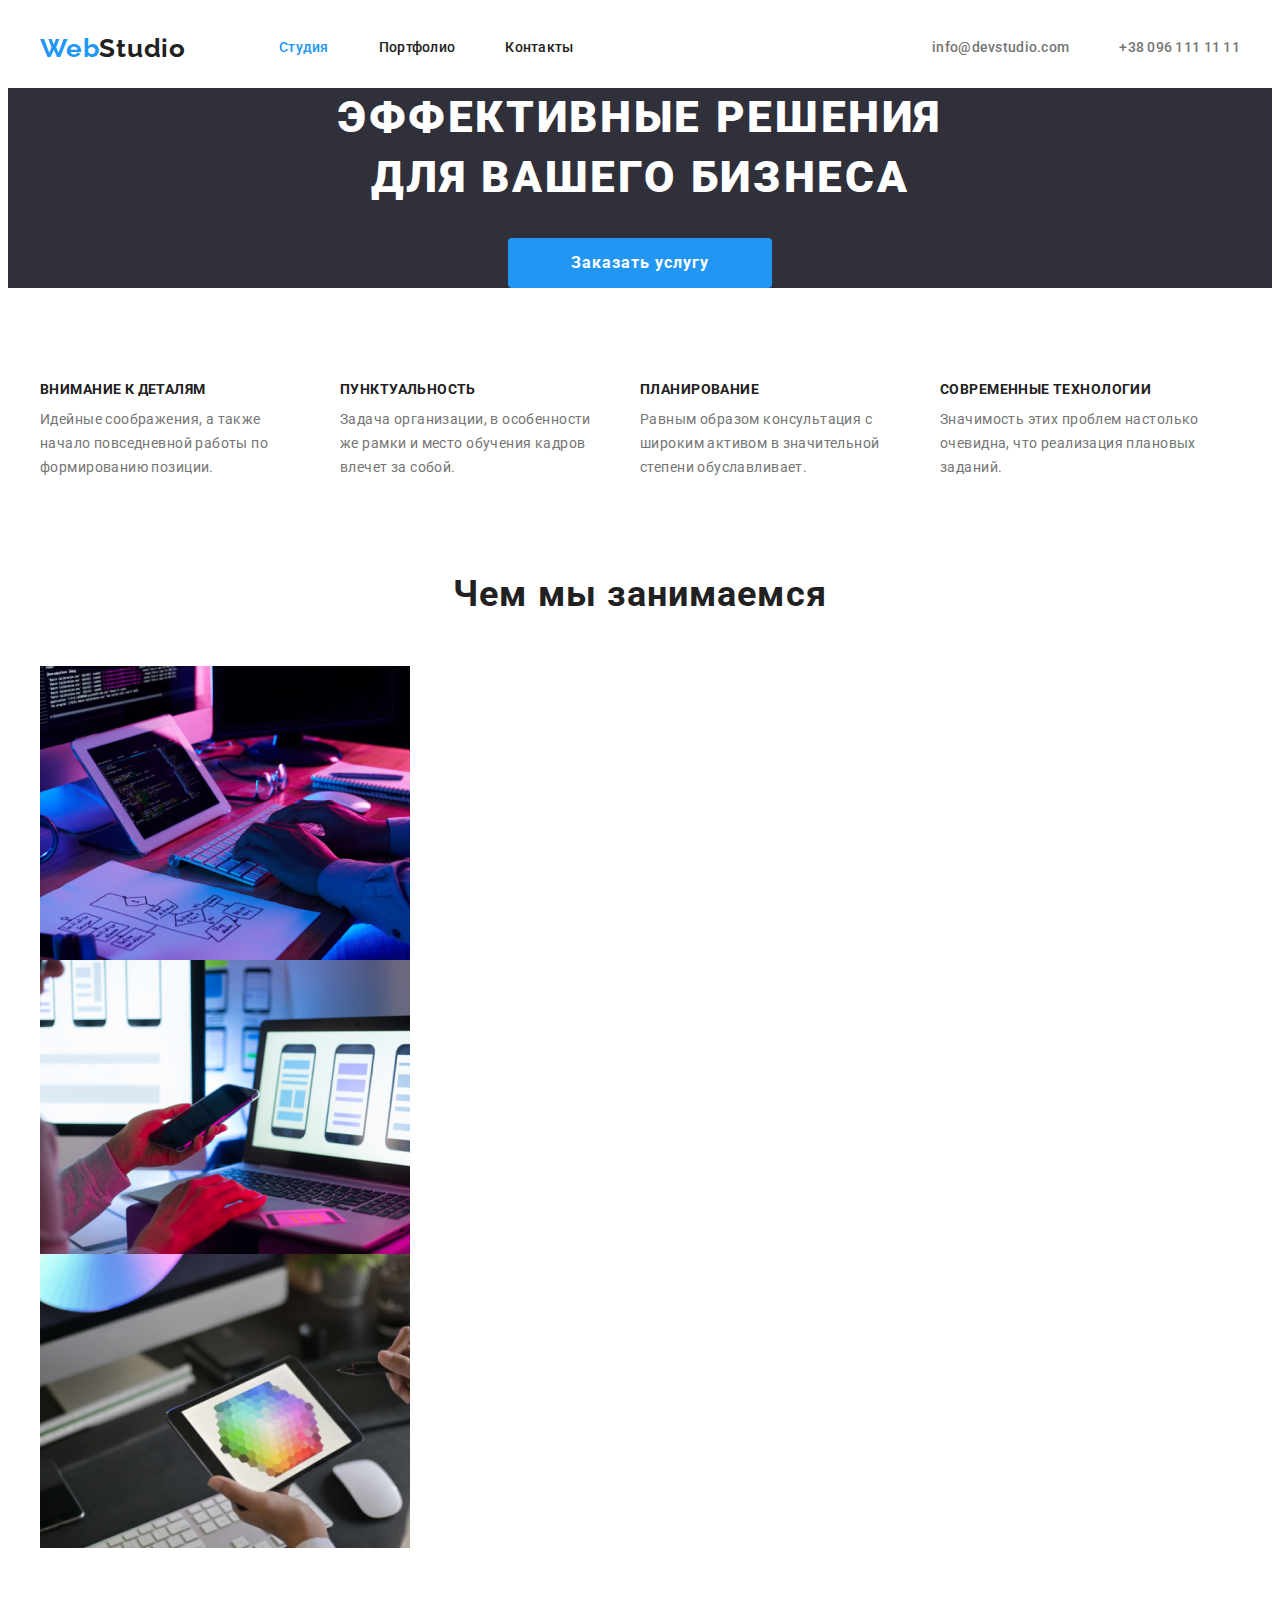
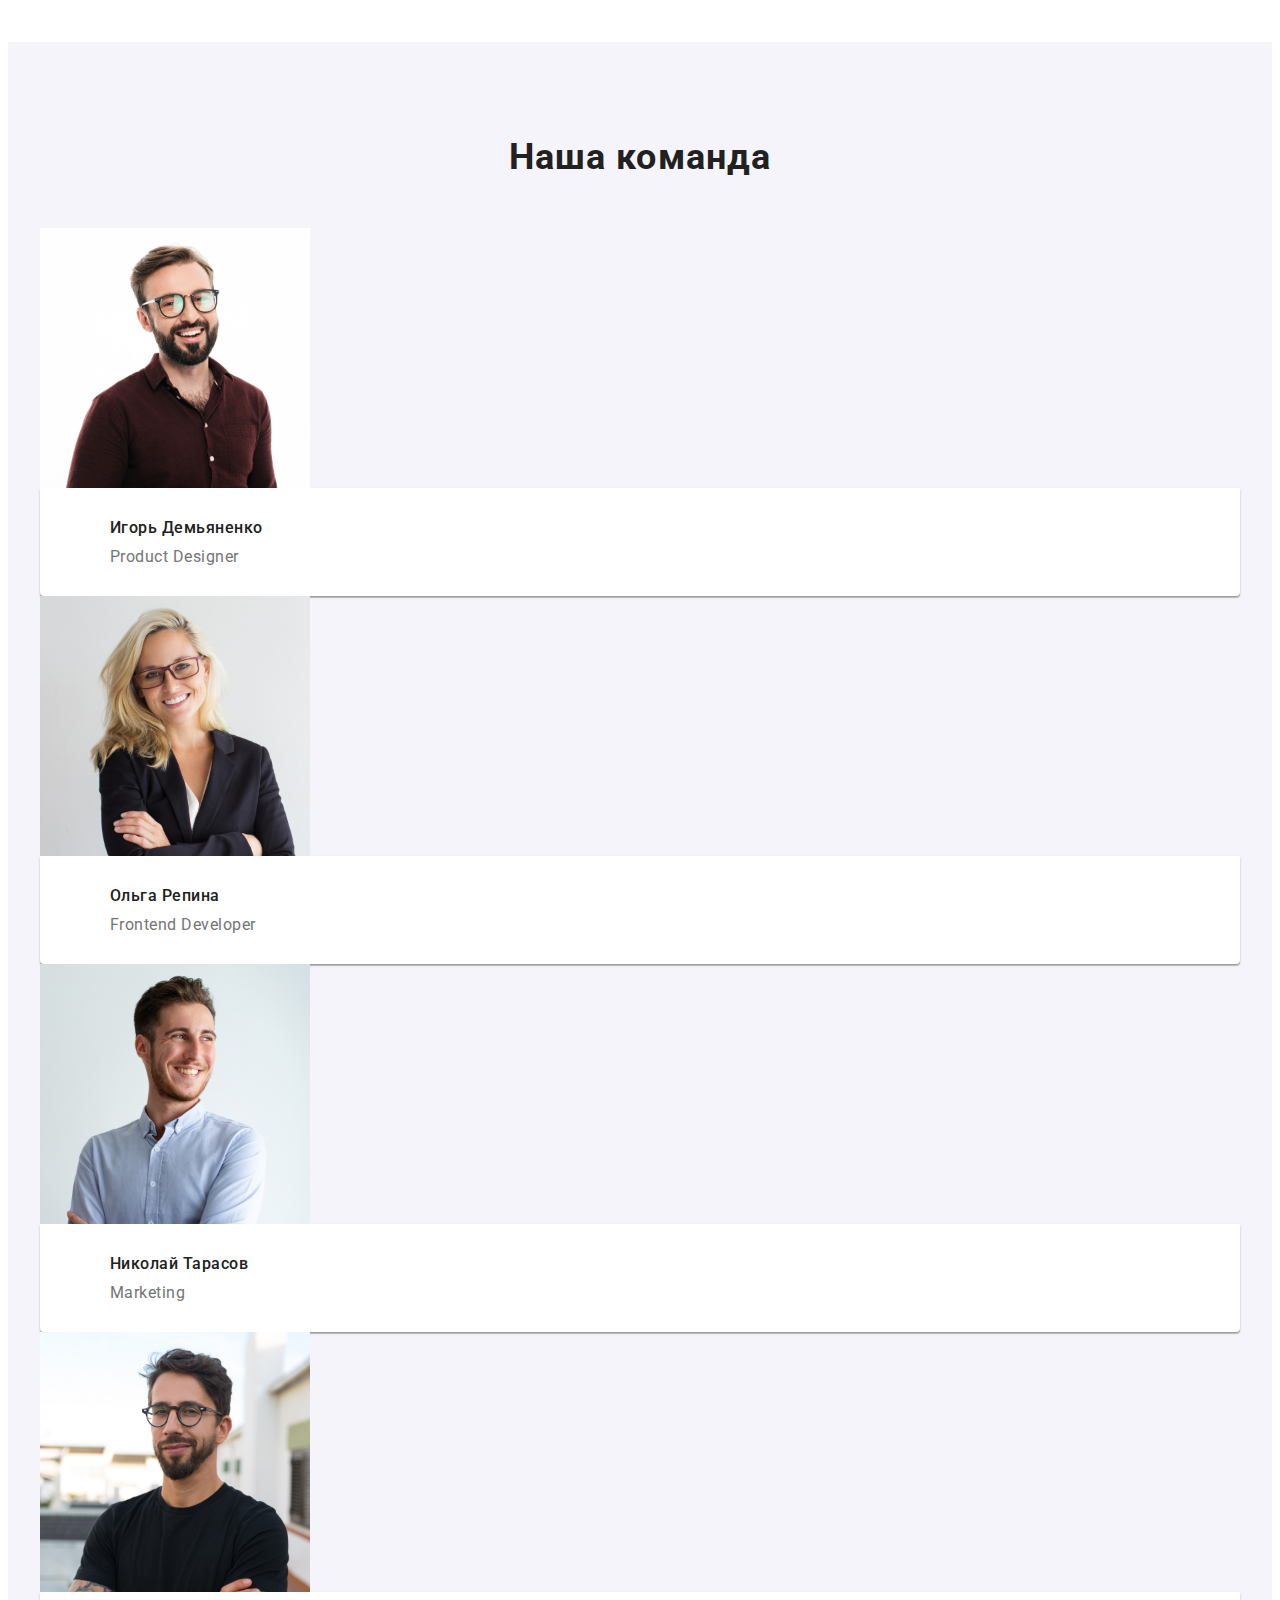
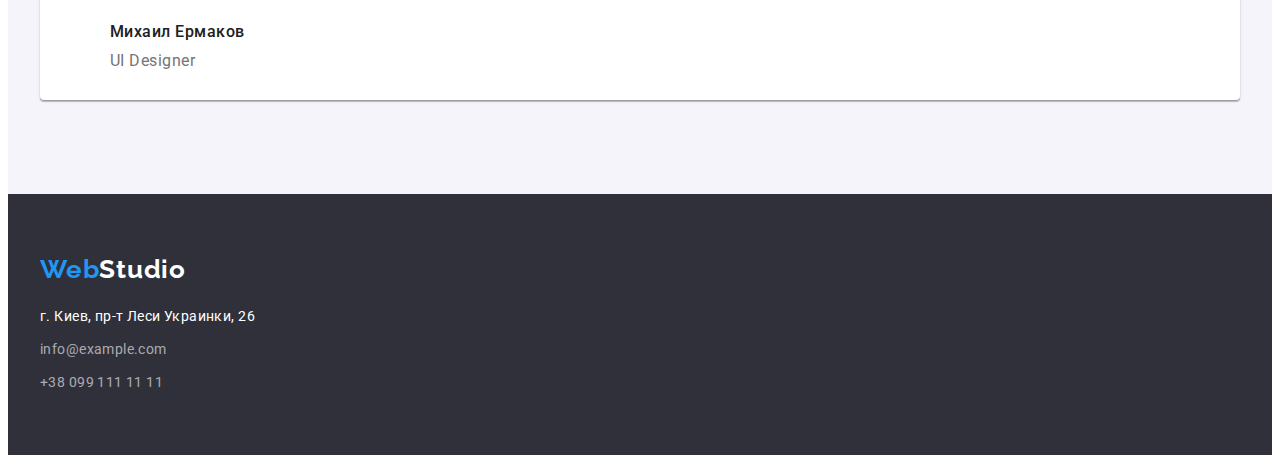
==== commit 7e033439: "добавляет flexbox в features" ====
--- a/index.html
+++ b/index.html
@@ -64,29 +64,29 @@
       <section class="features">
         <div class="container">
           <h2 class="title-hidden">Качества вебстудии</h2>
-          <ul class="list">
-            <li>
+          <ul class="features-list list">
+            <li class="features-item">
               <h3 class="features-title-secondary">Внимание к деталям</h3>
               <p class="features-text">
                 Идейные соображения, а также начало повседневной работы по
                 формированию позиции.
               </p>
             </li>
-            <li>
+            <li class="features-item">
               <h3 class="features-title-secondary">Пунктуальность</h3>
               <p class="features-text">
                 Задача организации, в особенности же рамки и место обучения
                 кадров влечет за собой.
               </p>
             </li>
-            <li>
+            <li class="features-item">
               <h3 class="features-title-secondary">Планирование</h3>
               <p class="features-text">
                 Равным образом консультация с широким активом в значительной
                 степени обуславливает.
               </p>
             </li>
-            <li>
+            <li class="features-item">
               <h3 class="features-title-secondary">Современные технологии</h3>
               <p class="features-text">
                 Значимость этих проблем настолько очевидна, что реализация
--- a/css/style.css
+++ b/css/style.css
@@ -124,8 +124,6 @@
 }
 .hero {
   background-color: #2f303a;
-  padding-top: 200px;
-  padding-bottom: 200px;
 }
 .title-hero {
   margin-bottom: var(--typical-margin--);
@@ -177,6 +175,18 @@
   clip: rect(0 0 0 0);
   overflow: hidden;
 }
+.features-list {
+  display: flex;
+  flex-wrap: wrap;
+  margin-right: -30px;
+}
+.features-item {
+  width: 270px;
+  margin-right: 30px;
+}
+.features-item:nth-child(4n) {
+  margin-right: 0;
+}
 .features-title-secondary {
   margin-bottom: 10px;
 
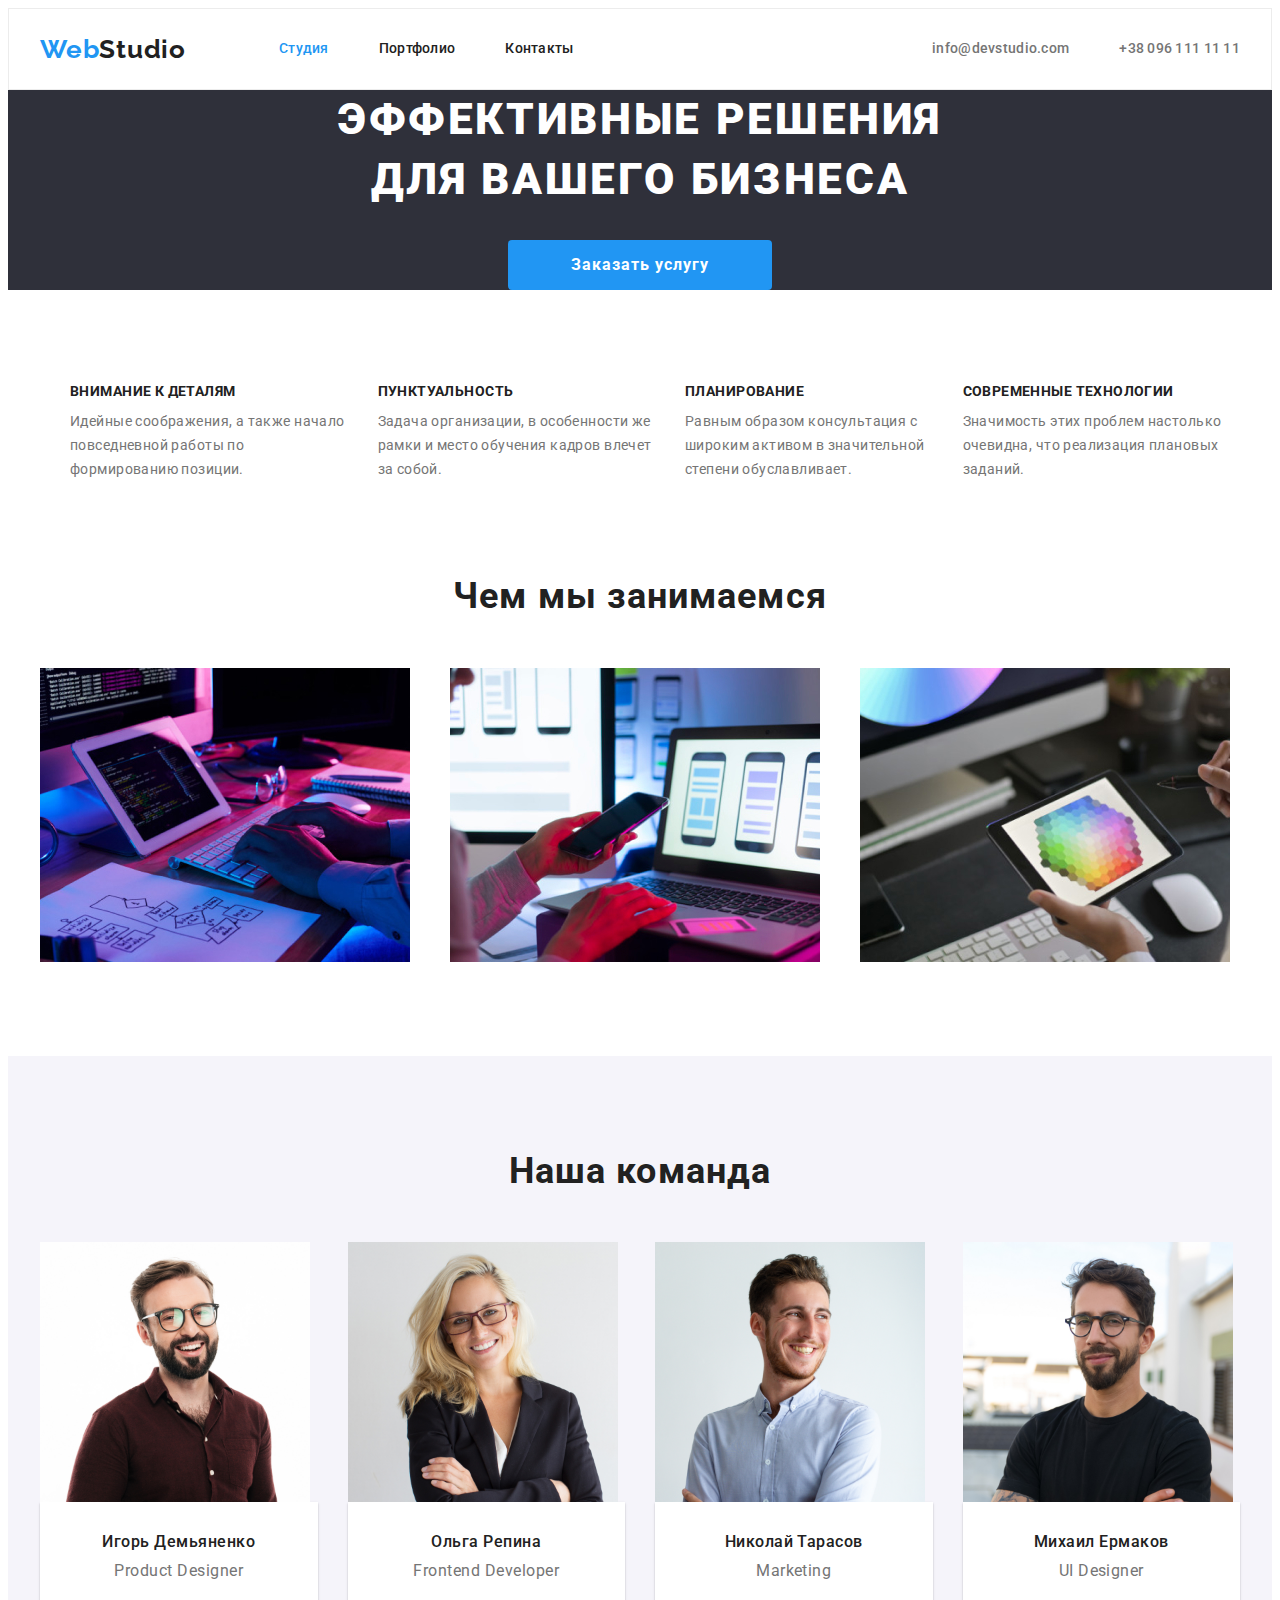
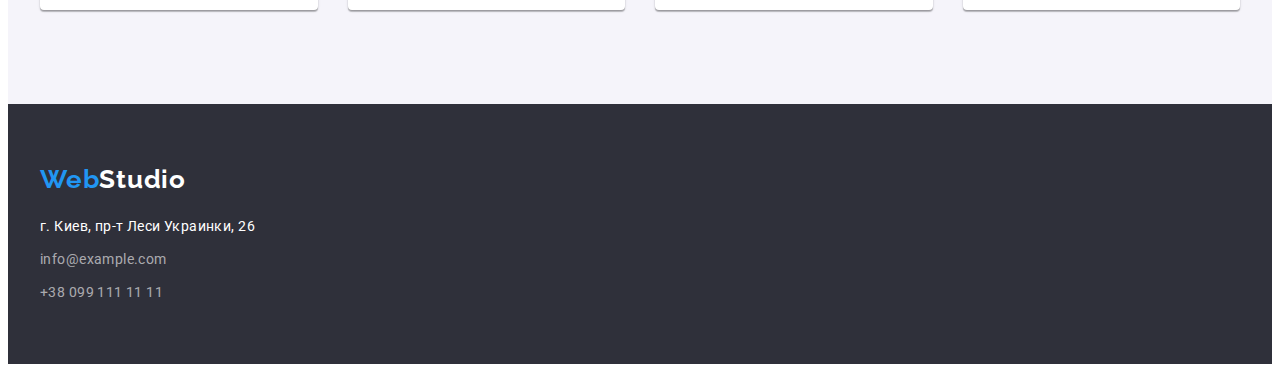
==== commit 98d05066: "добавляет flexbox в секции студии" ====
--- a/index.html
+++ b/index.html
@@ -21,7 +21,7 @@
     <link rel="stylesheet" href="./css/style.css" />
   </head>
   <body>
-    <header>
+    <header class="header">
       <!--site-nav-->
       <div class="container header-content">
         <a class="logo" href="/">Web<span class="header-logo">Studio</span></a>
@@ -100,8 +100,8 @@
       <section class="activity">
         <div class="container">
           <h2 class="activity-title-primary">Чем мы занимаемся</h2>
-          <ul class="list">
-            <li>
+          <ul class="list activity-list">
+            <li class="activity-item" class="activity-item">
               <a href="">
                 <img
                   src="./img-services/img1.jpg"
@@ -109,7 +109,7 @@
                   width="370"
               /></a>
             </li>
-            <li>
+            <li class="activity-item">
               <a href="">
                 <img
                   src="./img-services/img2.jpg"
@@ -117,7 +117,7 @@
                   width="370"
               /></a>
             </li>
-            <li>
+            <li class="activity-item">
               <a href="">
                 <img
                   src="./img-services/img3.jpg"
@@ -132,8 +132,8 @@
       <section class="team">
         <div class="container">
           <h2 class="team-title-primary">Наша команда</h2>
-          <ul class="list">
-            <li>
+          <ul class="list team-list">
+            <li class="team-item" class="team-item">
               <img
                 src="./img-team/img.jpg"
                 alt="фотография мужчины в очках"
@@ -145,7 +145,7 @@
                 <p class="team-text">Product Designer</p>
               </div>
             </li>
-            <li>
+            <li class="team-item">
               <img
                 src="./img-team/img1.jpg"
                 alt="фотография женьщины в очках"
@@ -157,7 +157,7 @@
                 <p class="team-text">Frontend Developer</p>
               </div>
             </li>
-            <li>
+            <li class="team-item">
               <img
                 src="./img-team/img2.jpg"
                 alt="фотография улыбающегося мужчины в полуобороте"
@@ -169,7 +169,7 @@
                 <p class="team-text">Marketing</p>
               </div>
             </li>
-            <li>
+            <li class="team-item">
               <img
                 src="./img-team/img3.jpg"
                 alt="фотография мужчины в очках с бородой"
--- a/css/style.css
+++ b/css/style.css
@@ -42,6 +42,9 @@
   color: var(--accent-color--);
 }
 /*header*/
+.header {
+  border: 1px solid #ececec;
+}
 .header-content {
   display: flex;
   align-items: center;
@@ -181,11 +184,11 @@
   margin-right: -30px;
 }
 .features-item {
-  width: 270px;
-  margin-right: 30px;
+  flex-basis: calc(100% / 4 - 30px);
+  margin-left: 30px;
 }
 .features-item:nth-child(4n) {
-  margin-right: 0;
+  margin-left: 0;
 }
 .features-title-secondary {
   margin-bottom: 10px;
@@ -207,6 +210,14 @@
 /*section activity*/
 .activity {
   padding-bottom: 94px;
+}
+.activity-list {
+  display: flex;
+  margin-left: -30px;
+}
+.activity-item {
+  flex-basis: calc(100% / 3 - 30px);
+  margin-left: 30px;
 }
 .container .activity-title-primary {
   margin-bottom: 50px;
@@ -235,8 +246,17 @@
   text-align: center;
   letter-spacing: 0.03em;
 }
+.team-list {
+  display: flex;
+  margin-left: -30px;
+}
+.team-item {
+  flex-basis: calc(100% / 4 - 30px);
+  margin-left: 30px;
+}
 .img-team-caption {
-  padding: var(--typical-margin--) 70px;
+  padding: var(--typical-margin--);
+  text-align: center;
 
   background: #ffffff;
 
